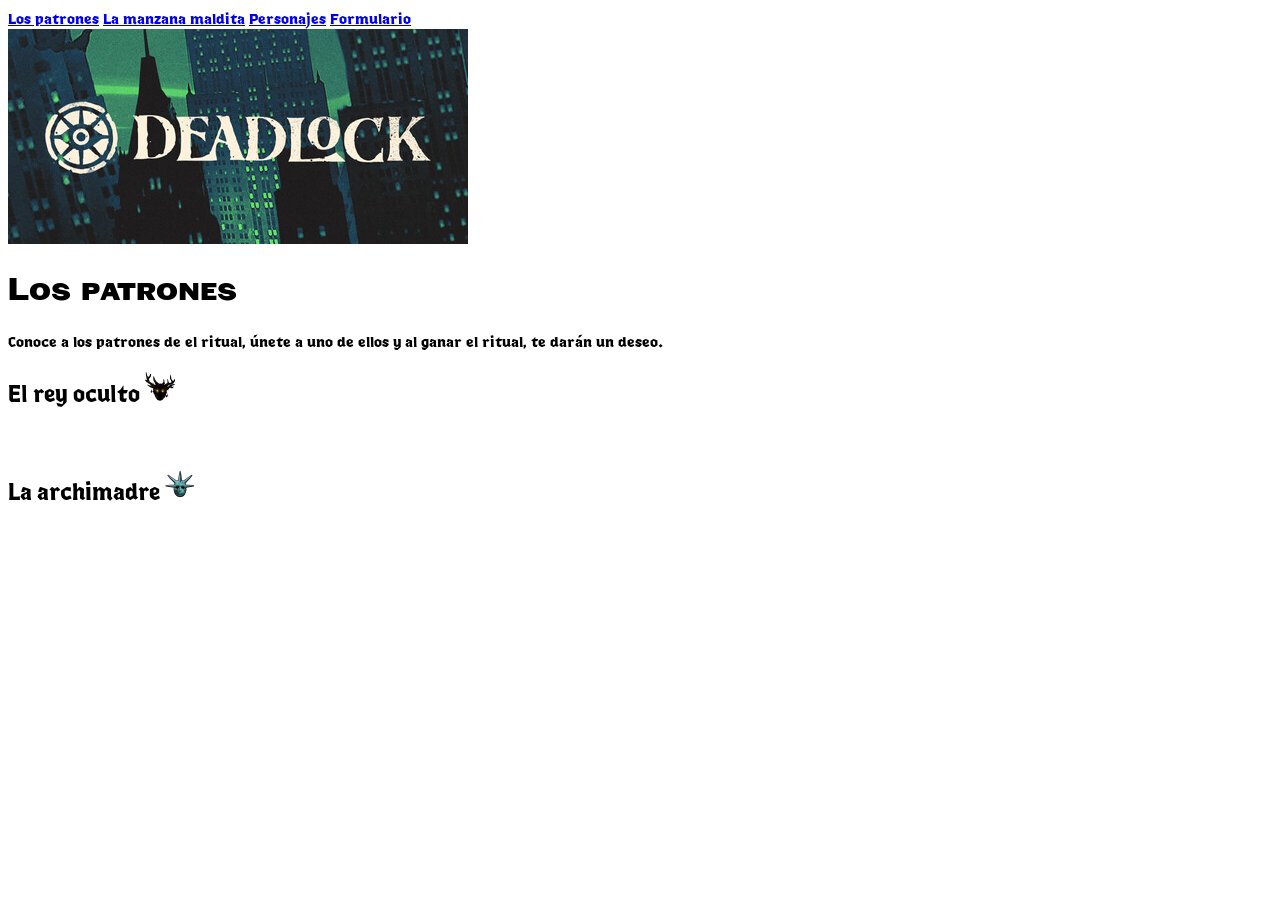
==== index.html @ 4e13878a "Primer commit" ====
<!DOCTYPE html>
<html lang="en">
<head>
    <meta charset="UTF-8">
    <meta name="viewport" content="width=device-width, initial-scale=1.0">
    <link rel="stylesheet" href="style.css">

    <title>Deadlock</title>
</head>
<body>

    <header>

        <nav id="top">
            <a href="#">Los patrones</a>
            <a href="#">La manzana maldita</a>
            <a href="#">Personajes</a>
            <a href="#">Formulario</a>
        </nav>

        <div id="titulo">
            <img src="fotos/Deadlock.jpg">
        </div>

    </header>

    <main>

        <h1>Los patrones</h1>
        
        <p>Conoce a los patrones de el ritual, únete a uno de ellos y al ganar el ritual, te darán un deseo.</p>

        <h2>El rey oculto <img src="fotos/120px-Hidden_King.png" width="30px"></h2>

        <img>

        <h2>La archimadre <img src="fotos/120px-Archmother.png" width="30px"> </h2>

        <img>
        
        
    </main>

</body>
</html>
---- style.css ----
@font-face {
  font-family: 'DeadlockTitle';
  src: url('fonts/ValvePulp-Bold.woff2') format('woff2');
  font-weight: normal;
  font-style: bold;
  font-display: swap;
}

@font-face {
  font-family: 'DeadlockBody';
  src: url('fonts/ValveOccult-SemiBold.woff2') format('woff2');
  font-weight: normal;
  font-style: bold;
  font-display: swap;
}

body {
    font-family: 'DeadlockBody';
}

h1 {
    font-family: 'DeadlockTitle';
}
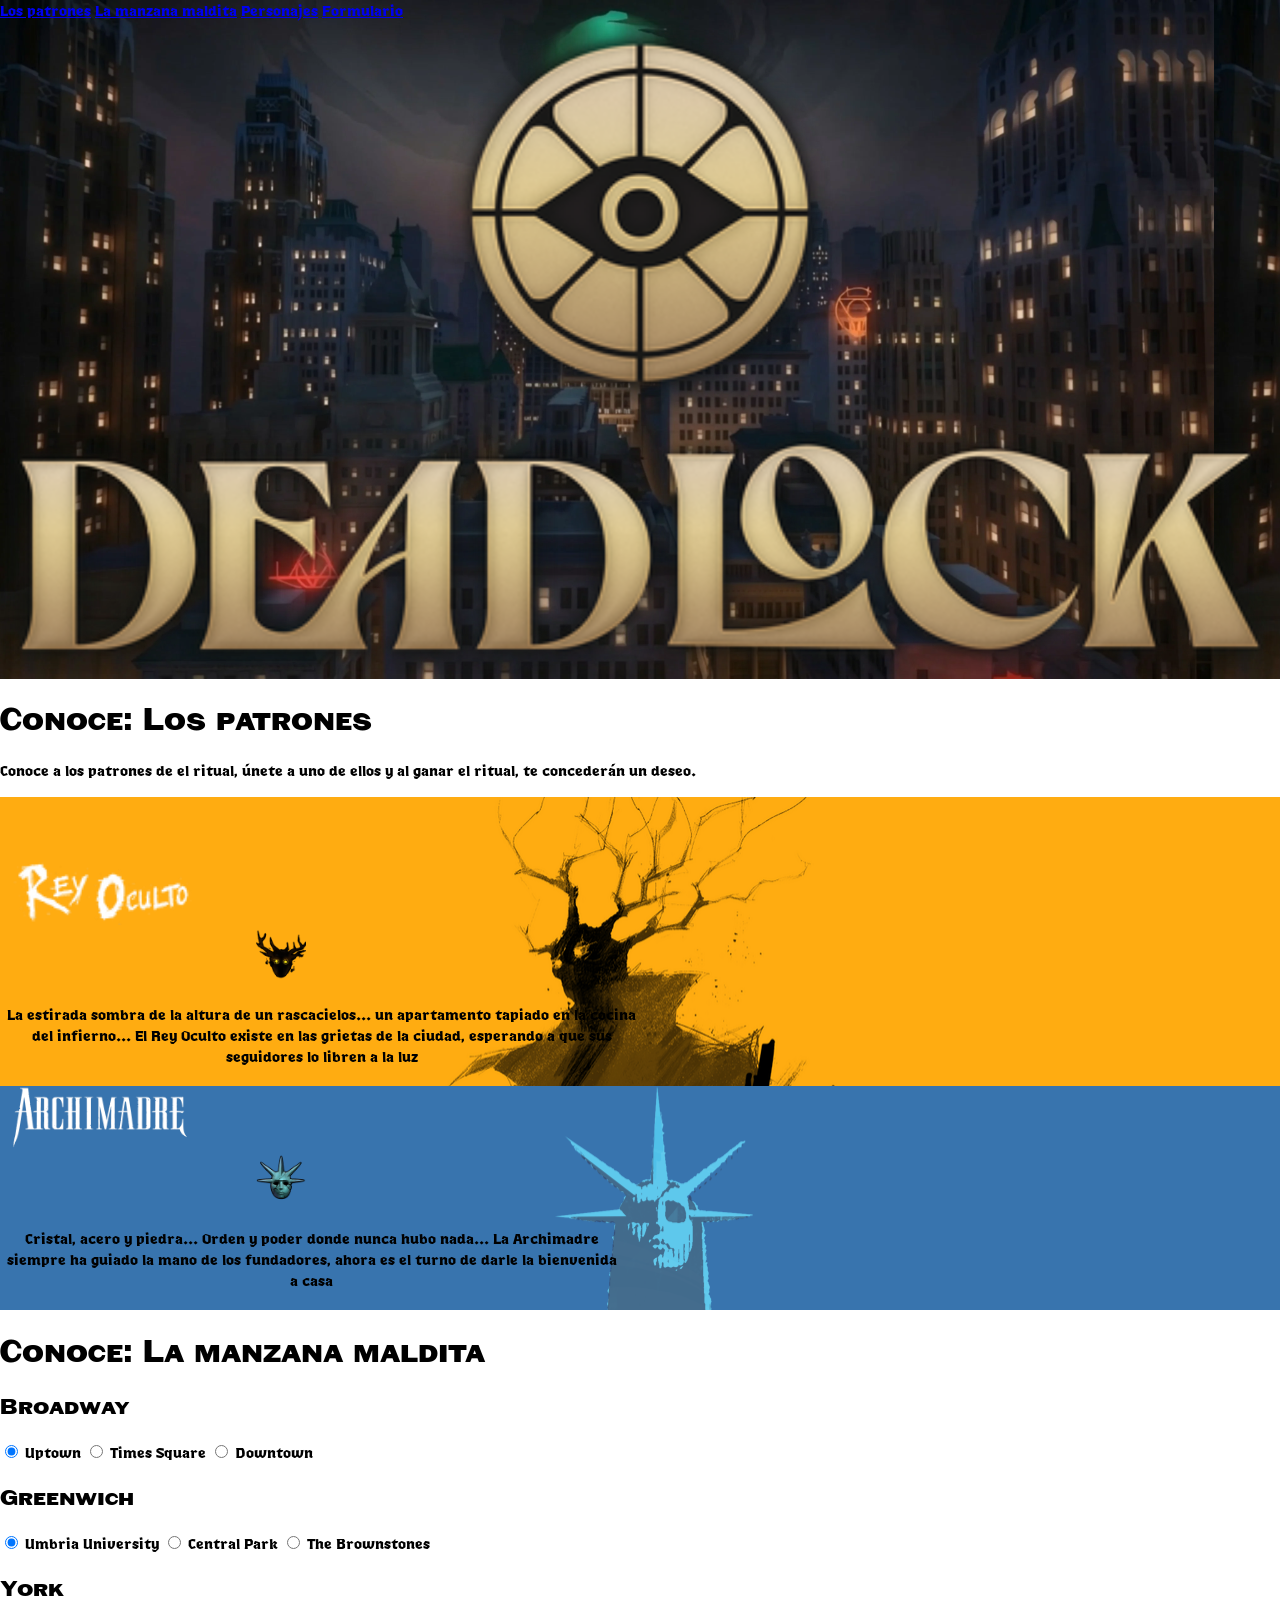
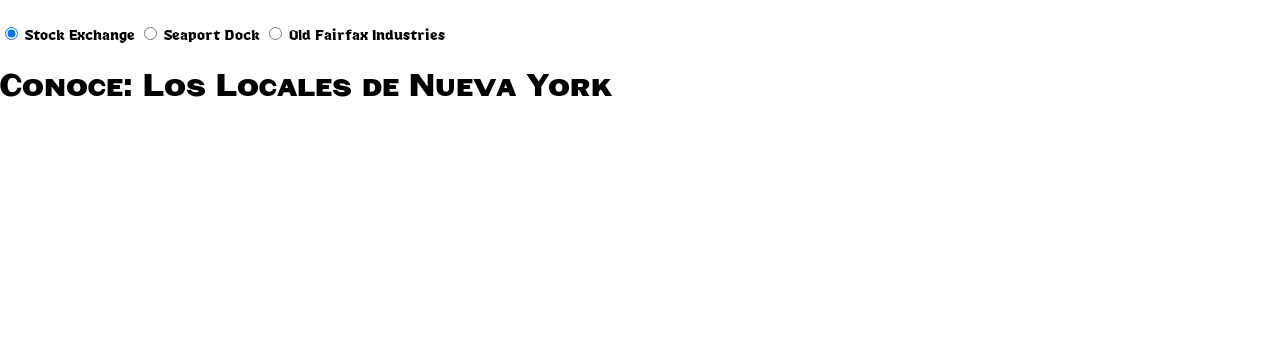
==== commit 5d15bb7d: "Se ha hecho unas pocas de cosas" ====
--- a/index.html
+++ b/index.html
@@ -3,6 +3,7 @@
 <head>
     <meta charset="UTF-8">
     <meta name="viewport" content="width=device-width, initial-scale=1.0">
+    <link rel="icon" type="image/x-icon" href="fotos/favicon.png">
     <link rel="stylesheet" href="style.css">
 
     <title>Deadlock</title>
@@ -19,25 +20,112 @@
         </nav>
 
         <div id="titulo">
-            <img src="fotos/Deadlock.jpg">
+            <img src="fotos/deadlockTitle2.png" width="100%">
         </div>
 
     </header>
 
     <main>
 
-        <h1>Los patrones</h1>
-        
-        <p>Conoce a los patrones de el ritual, únete a uno de ellos y al ganar el ritual, te darán un deseo.</p>
+        <div class="Partones">
+            
+            
+                <h1>Conoce: Los patrones</h1>
+                
+                <p>Conoce a los patrones de el ritual, únete a uno de ellos y al ganar el ritual, te concederán un deseo.</p>
 
-        <h2>El rey oculto <img src="fotos/120px-Hidden_King.png" width="30px"></h2>
+            <div class="rey">
+                <img src="fotos/120px-Hidden_King_spanish.png" width="200px">
+                <br>
+                <a href="fotos/Hidden_King_model.png"><img src="fotos/120px-Hidden_King.png" width="50px"></a>
+                <table>
+                    <tr>
+                        <td class="parrafo">
+                            <p>La estirada sombra de la altura de un rascacielos... un apartamento tapiado en la cocina del infierno... El Rey Oculto existe en las grietas de la ciudad, esperando a que sus seguidores lo libren a la luz</p>
+                        </td>
+                    </tr>
+                    
+                </table>
+            </div>
+            <div class="archmother">
+                <img src="fotos/1920px-Archmother_spanish.png" width="200px">
+                <br>
+                <a href="fotos/Archmother_model.png"><img src="fotos/120px-Archmother.png" width="50px"></a>
+                <table>
+                    <tr>
+                        <td class="parrafo">
+                            <p>Cristal, acero y piedra... Orden y poder donde nunca hubo nada... La Archimadre siempre ha guiado la mano de los fundadores, ahora es el turno de darle la bienvenida a casa</p>
+                        </td>
+                    </tr>
+                    
+                </table>
+            </div>
+        </div>
+                
 
-        <img>
+        <div class="Mapa">
 
-        <h2>La archimadre <img src="fotos/120px-Archmother.png" width="30px"> </h2>
+            <h1>Conoce: La manzana maldita</h1>
 
-        <img>
-        
+            <div class="lane" id="broadway">
+
+                <h2>Broadway</h2>
+
+                <input type="radio" value="Uptown" name="broadway" id="Uptown" checked="true">
+                <label for="Uptown">Uptown</label>
+
+                <input type="radio" value="TimesSquare" name="broadway" id="TimesSquare">
+                <label for="TimesSquare">Times Square</label>
+
+                <input type="radio" value="Downtown" name="broadway" id="Downtown">
+                <label for="Downtown">Downtown</label>
+
+            </div>
+
+            <div class="lane" id="greenwich">
+
+                <h2>Greenwich</h2>
+
+                <input type="radio" value="Umbria" name="greenwich" id="Umbria" checked="true">
+                <label for="Umbria">Umbria University</label>
+
+                <input type="radio" value="Central" name="greenwich" id="Central">
+                <label for="Central">Central Park</label>
+
+                <input type="radio" value="Brown" name="greenwich" id="Brown">
+                <label for="Brown">The Brownstones</label>
+
+            </div>
+
+            <div class="lane" id="york">
+
+                <h2>York</h2>
+
+                <input type="radio" value="Stock" name="york" id="Stock" checked="true">
+                <label for="Stock">Stock Exchange</label>
+
+                <input type="radio" value="Seaport" name="york" id="Seaport">
+                <label for="Seaport">Seaport Dock</label>
+
+                <input type="radio" value="Fairfax" name="york" id="Fairfax">
+                <label for="Fairfax">Old Fairfax Industries</label>
+
+            </div>
+
+        </div>
+
+        <div class="Personajes">
+
+            <h1>Conoce: Los Locales de Nueva York</h1>
+
+            <a><img></a><p></p>
+            <a><img></a><p></p>
+            <a><img></a><p></p>
+            <a><img></a><p></p>
+            <a><img></a><p></p>
+            <a><img></a><p></p>
+
+        </div>
         
     </main>
 
--- a/style.css
+++ b/style.css
@@ -16,8 +16,53 @@
 
 body {
     font-family: 'DeadlockBody';
+    margin: 0;
 }
 
-h1 {
+header {
+  background-image: url(fotos/themalestrom2.png);
+  background-size: contain;
+}
+
+div.rey{
+  background-image: url(fotos/1280px-Hidden_king_art.png);
+  background-size: auto;
+  background-position: 30% 0%;
+  color: white;
+}
+
+div.rey>img{
+  margin-top: 5%;
+}
+
+div>a img {
+  margin-left: 20%;
+}
+
+div.rey table tr{
+  vertical-align: top;
+}
+
+div.rey table tr>td{
+  text-align: left;
+}
+
+td.parrafo {
+  padding-right: 50%;
+  color: black;
+}
+
+td.parrafo p{
+  text-align: center;
+}
+
+div.archmother{
+  background-image: url(fotos/Archmother_art.png);
+  background-size: auto;
+  background-position: 40% 6%;
+  color: white;
+}
+
+h1, h2, h3 {
     font-family: 'DeadlockTitle';
-}+}
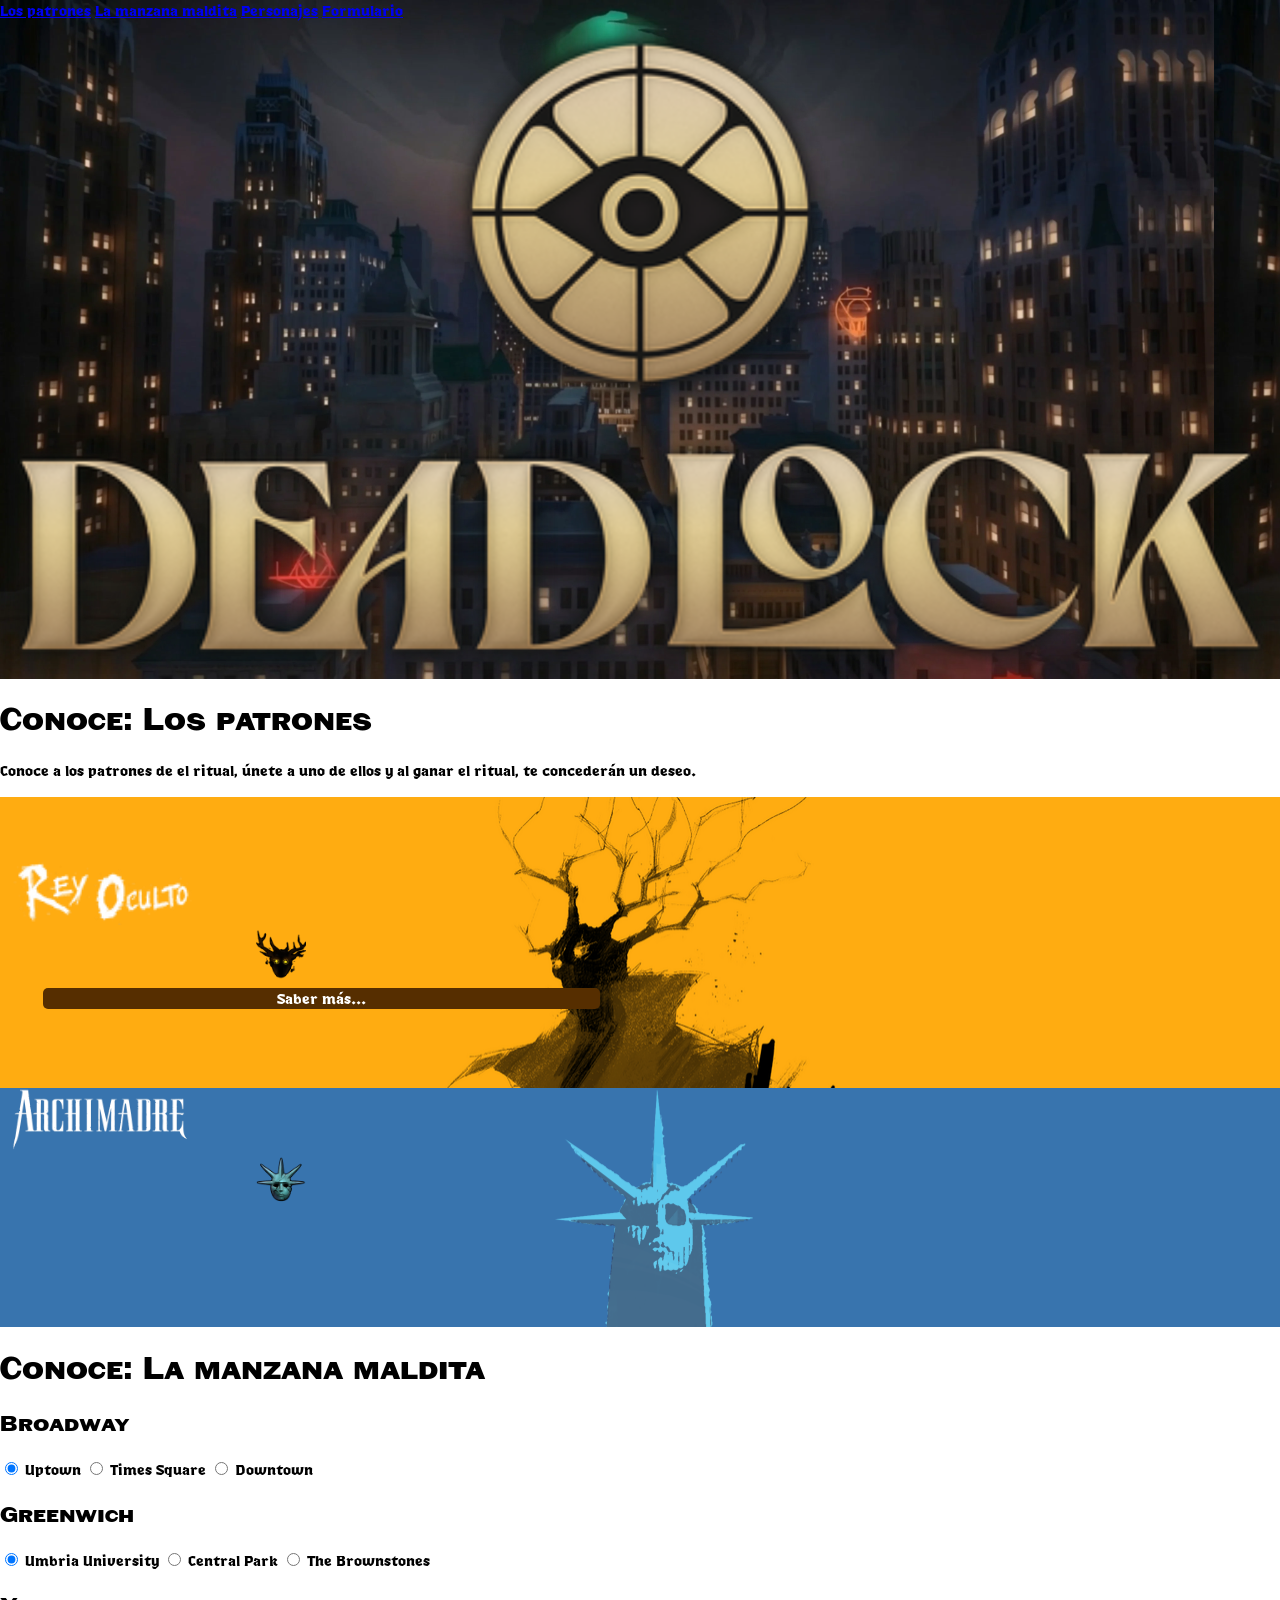
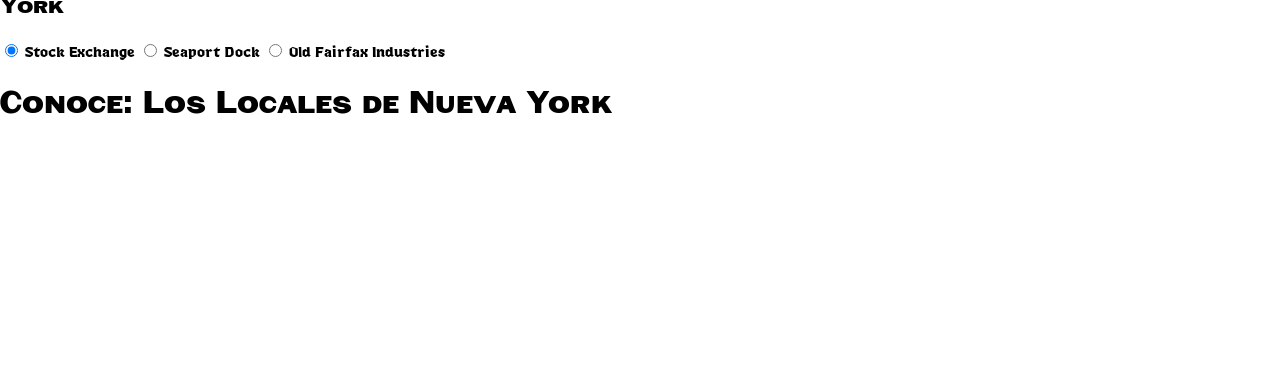
==== commit 631cf71f: "menu de ver mas del rey oculto" ====
--- a/index.html
+++ b/index.html
@@ -41,6 +41,8 @@
                 <table>
                     <tr>
                         <td class="parrafo">
+                            <label for="btn-HiddenVerMas">Saber más...</label>
+                            <input type="checkbox" id="btn-HiddenVerMas" value="false">
                             <p>La estirada sombra de la altura de un rascacielos... un apartamento tapiado en la cocina del infierno... El Rey Oculto existe en las grietas de la ciudad, esperando a que sus seguidores lo libren a la luz</p>
                         </td>
                     </tr>
@@ -54,6 +56,7 @@
                 <table>
                     <tr>
                         <td class="parrafo">
+                            <p class="verMasPatrones">Ver más...</p>
                             <p>Cristal, acero y piedra... Orden y poder donde nunca hubo nada... La Archimadre siempre ha guiado la mano de los fundadores, ahora es el turno de darle la bienvenida a casa</p>
                         </td>
                     </tr>
--- a/style.css
+++ b/style.css
@@ -54,7 +54,41 @@
 
 td.parrafo p{
   text-align: center;
+  background-color: rgba(86, 46, 0, 0.5);
+  border-radius: 5px;
+  color: white;
+  margin-top: -3px;
 }
+
+/* Menu de ver mas */
+
+input#btn-HiddenVerMas {
+  display: none;
+}
+
+
+td.parrafo label {
+  cursor: pointer;
+  display: block;
+  text-align: center;
+  background-color: rgb(86, 46, 0);
+  border-radius: 5px;
+  color: white;
+  margin: 0px 40px;
+}
+
+
+td.parrafo p {
+  visibility: hidden;
+  opacity: 0;
+  transition: opacity 0.3s ease; /* Transición suave opcional */
+}
+
+input#btn-HiddenVerMas:checked ~ p {
+  visibility: visible;
+  opacity: 1;
+}
+
 
 div.archmother{
   background-image: url(fotos/Archmother_art.png);
@@ -66,3 +100,4 @@
 h1, h2, h3 {
     font-family: 'DeadlockTitle';
 }
+
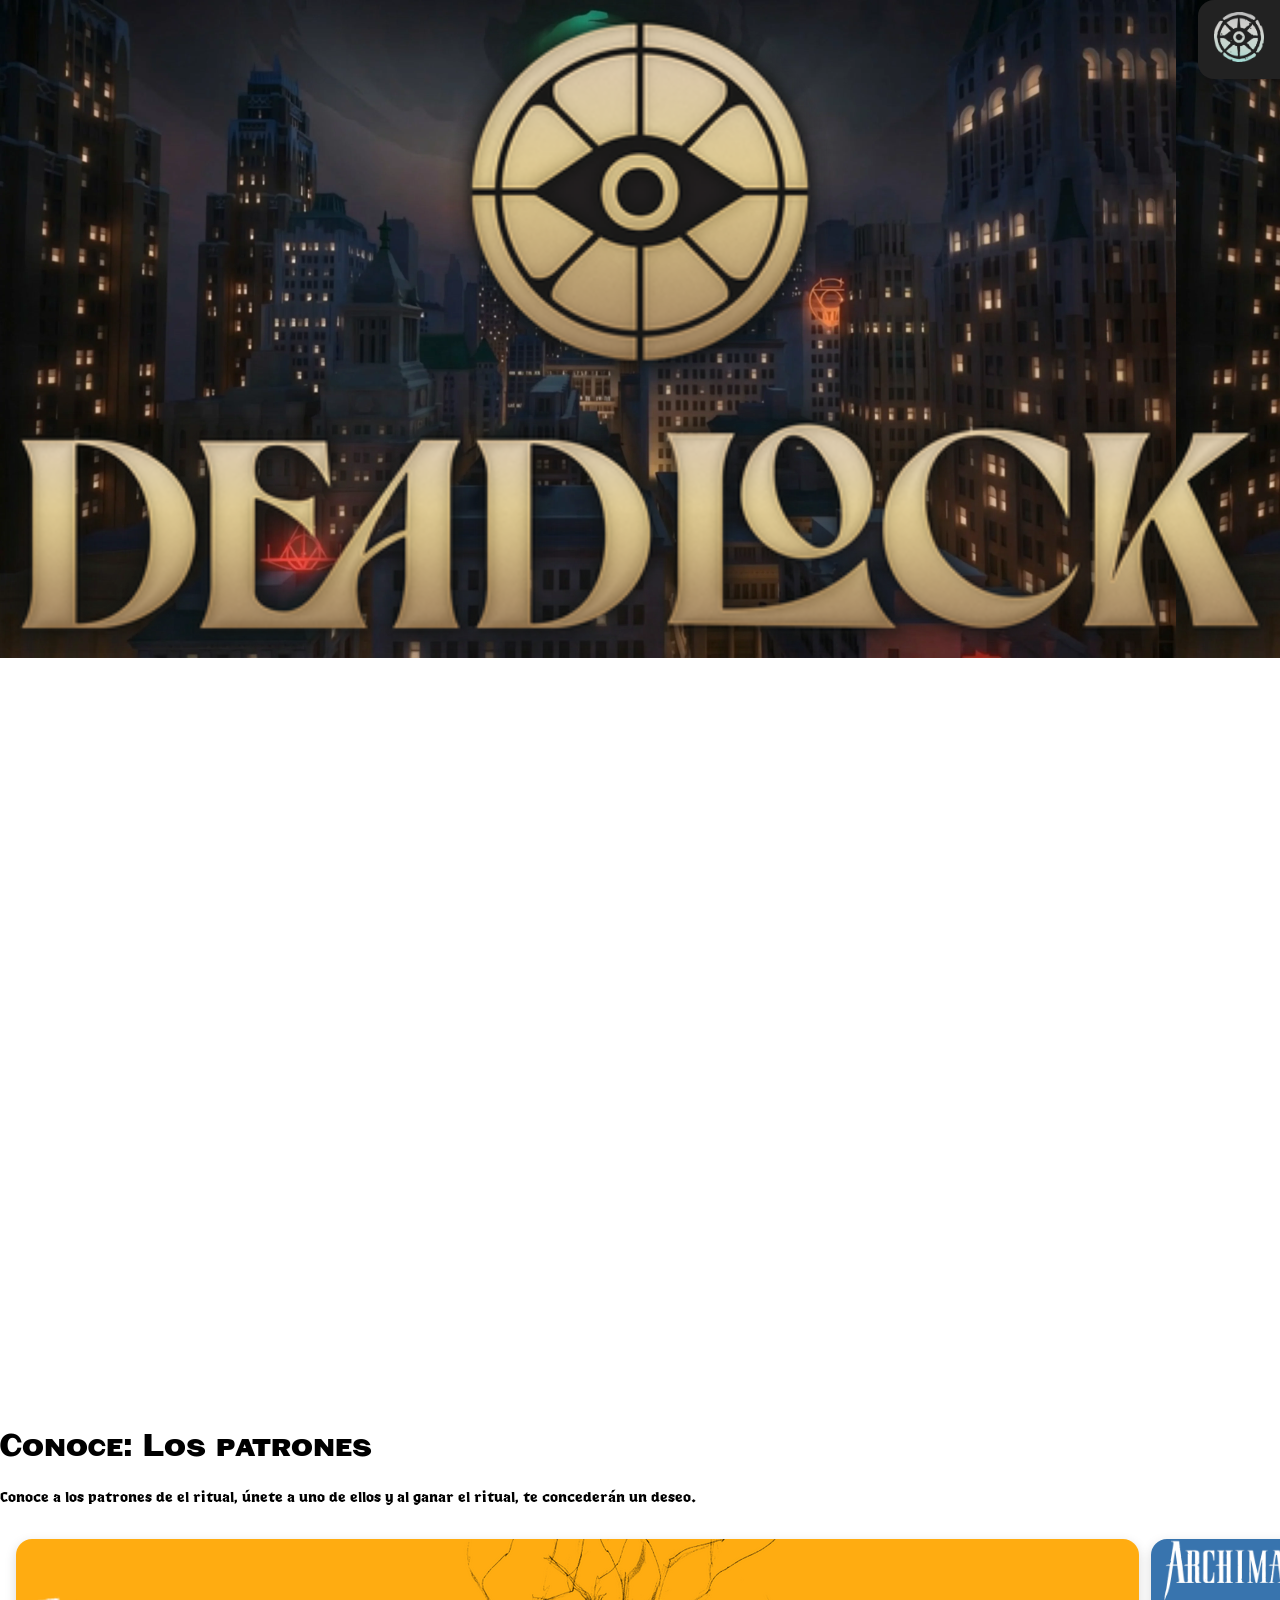
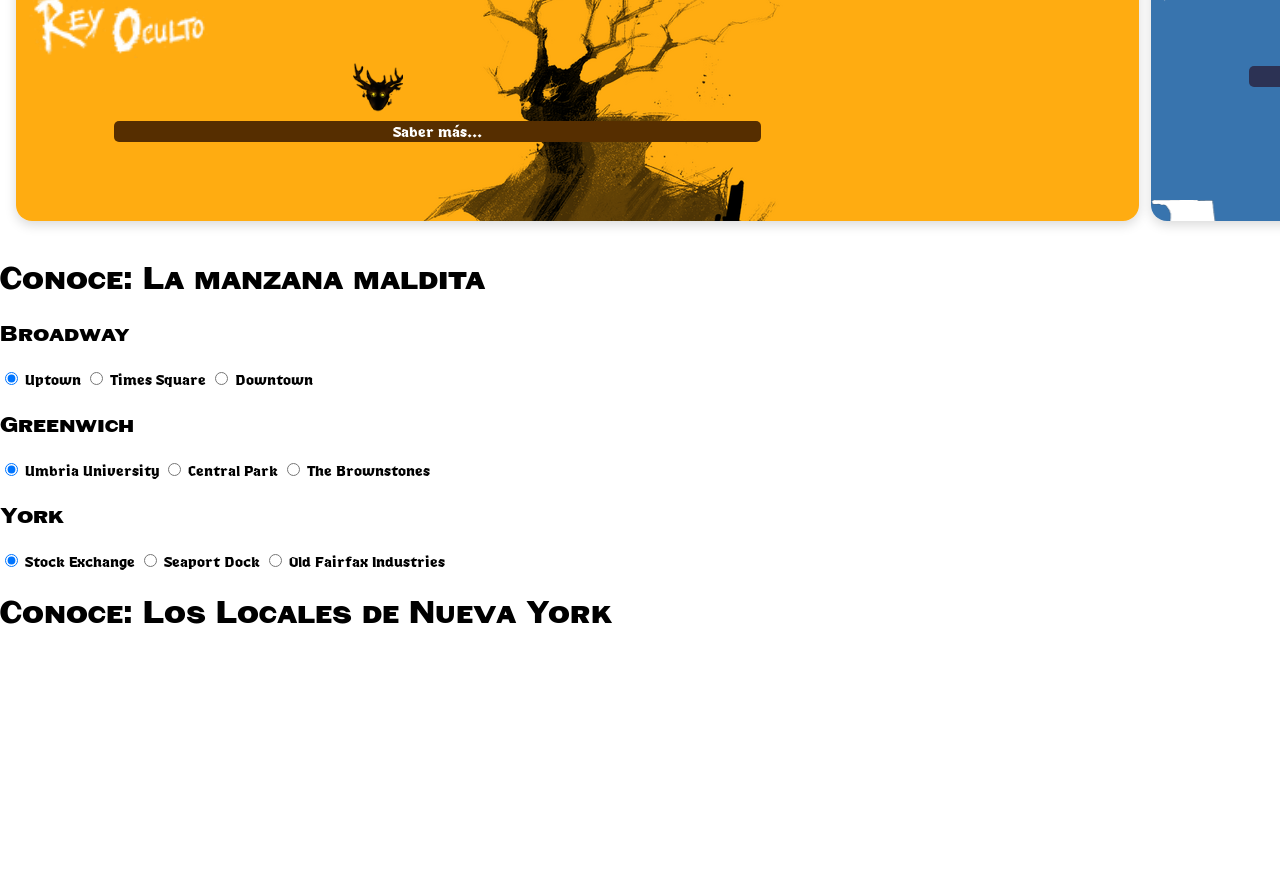
==== commit b752387e: "Se hicieron las tarjetas de los patrones y el menu de navegacion" ====
--- a/index.html
+++ b/index.html
@@ -12,12 +12,19 @@
 
     <header>
 
-        <nav id="top">
-            <a href="#">Los patrones</a>
-            <a href="#">La manzana maldita</a>
-            <a href="#">Personajes</a>
-            <a href="#">Formulario</a>
-        </nav>
+        <div class="flotante">
+            <nav id="top">
+                <label for="btn-nav" id="btn-nav-imagen"><img src="fotos/favicon.png" alt="Navegación" width="50px"></label>
+                <input type="checkbox" id="btn-nav" value="false">
+                <label for="btn-nav" class="overlay"></label>
+                <ul class="lista-nav">
+                    <li><a href="#Patrones">Los patrones</a></li>
+                    <li><a href="#Manzana">La manzana maldita</a></li>
+                    <li><a href="#Personajes">Personajes</a></li>
+                    <li><a href="#">Formulario</a></li>
+                </ul>
+            </nav>
+        </div>
 
         <div id="titulo">
             <img src="fotos/deadlockTitle2.png" width="100%">
@@ -30,45 +37,48 @@
         <div class="Partones">
             
             
-                <h1>Conoce: Los patrones</h1>
+                <h1 id="Patrones">Conoce: Los patrones</h1>
                 
                 <p>Conoce a los patrones de el ritual, únete a uno de ellos y al ganar el ritual, te concederán un deseo.</p>
 
-            <div class="rey">
-                <img src="fotos/120px-Hidden_King_spanish.png" width="200px">
-                <br>
-                <a href="fotos/Hidden_King_model.png"><img src="fotos/120px-Hidden_King.png" width="50px"></a>
-                <table>
-                    <tr>
-                        <td class="parrafo">
-                            <label for="btn-HiddenVerMas">Saber más...</label>
-                            <input type="checkbox" id="btn-HiddenVerMas" value="false">
-                            <p>La estirada sombra de la altura de un rascacielos... un apartamento tapiado en la cocina del infierno... El Rey Oculto existe en las grietas de la ciudad, esperando a que sus seguidores lo libren a la luz</p>
-                        </td>
-                    </tr>
-                    
-                </table>
-            </div>
-            <div class="archmother">
-                <img src="fotos/1920px-Archmother_spanish.png" width="200px">
-                <br>
-                <a href="fotos/Archmother_model.png"><img src="fotos/120px-Archmother.png" width="50px"></a>
-                <table>
-                    <tr>
-                        <td class="parrafo">
-                            <p class="verMasPatrones">Ver más...</p>
-                            <p>Cristal, acero y piedra... Orden y poder donde nunca hubo nada... La Archimadre siempre ha guiado la mano de los fundadores, ahora es el turno de darle la bienvenida a casa</p>
-                        </td>
-                    </tr>
-                    
-                </table>
+            <div class="slider">
+                <div class="tarjetaPatron rey">
+                    <img src="fotos/120px-Hidden_King_spanish.png" width="200px">
+                    <br>
+                    <a href="fotos/Hidden_King_model.png"><img src="fotos/120px-Hidden_King.png" width="50px"></a>
+                    <table>
+                        <tr>
+                            <td class="parrafo">
+                                <label for="btn-HiddenVerMas">Saber más...</label>
+                                <input type="checkbox" id="btn-HiddenVerMas" value="false">
+                                <p>La estirada sombra de la altura de un rascacielos... un apartamento tapiado en la cocina del infierno... El Rey Oculto existe en las grietas de la ciudad, esperando a que sus seguidores lo libren a la luz</p>
+                            </td>
+                        </tr>
+                
+                    </table>
+                </div>
+                <div class="tarjetaPatron archmother">
+                    <img src="fotos/1920px-Archmother_spanish.png" width="200px">
+                    <br>
+                    <a href="fotos/Archmother_model.png"><img src="fotos/120px-Archmother.png" width="50px"></a>
+                    <table>
+                        <tr>
+                            <td class="parrafo">
+                                <label for="btn-ArchVerMas" id="labelArch">Saber más...</label>
+                                <input type="checkbox" id="btn-ArchVerMas" value="false">
+                                <p id="parrafoArch">Cristal, acero y piedra... Orden y poder donde nunca hubo nada... La Archimadre siempre ha guiado la mano de los fundadores, ahora es el turno de darle la bienvenida a casa</p>
+                            </td>
+                        </tr>
+                
+                    </table>
+                </div>
             </div>
         </div>
                 
 
         <div class="Mapa">
 
-            <h1>Conoce: La manzana maldita</h1>
+            <h1 id="Manzana">Conoce: La manzana maldita</h1>
 
             <div class="lane" id="broadway">
 
@@ -119,7 +129,7 @@
 
         <div class="Personajes">
 
-            <h1>Conoce: Los Locales de Nueva York</h1>
+            <h1 id="Personajes">Conoce: Los Locales de Nueva York</h1>
 
             <a><img></a><p></p>
             <a><img></a><p></p>
--- a/style.css
+++ b/style.css
@@ -22,7 +22,97 @@
 header {
   background-image: url(fotos/themalestrom2.png);
   background-size: contain;
-}
+  margin-bottom: 60%;
+}
+
+.flotante {
+  position: fixed;          /* es el contenedor el que se queda pegado */
+  top: 0px;
+  right: 0px;
+  z-index: 20;
+  background: #222;
+  border-radius: 16px 0px 0px 16px;
+  box-shadow: 0 4px 12px rgba(0, 0, 0, 0.2);
+  overflow: hidden;         /* recorta el menú mientras está cerrado */
+  transition: width 0.3s ease;
+}
+
+#btn-nav {
+  display: none;
+}
+
+#btn-nav-imagen {
+  display: block;
+  padding: 12px 16px;
+  cursor: pointer;
+}
+
+.lista-nav {
+  display: none;
+  flex-direction: column;
+  max-height: 0;            /* cerrado */
+  overflow: hidden;
+  transition: max-height 0.3s;
+  margin-left: 3px;
+  margin-left: 0px;
+  list-style-position: inside;
+}
+
+.lista-nav li {
+  margin-bottom: 3dvh;
+  min-height: 32px;
+  padding: 6px 15px 6px 20px;       /* el hueco de la izquierda es para la imagen */
+  display: flex;
+  align-items: center;              /* texto centrado en vertical */
+  background: url("fotos/14px-Souls.png") no-repeat 12px center;
+  text-align: left;
+}
+
+.lista-nav a {
+  padding: 12px 16px;
+  color: #60f8b3;
+  font-family: 'DeadlockTitle';
+  font-size: 24px;
+  text-decoration: none;
+}
+
+#btn-nav:checked ~ .lista-nav {
+  max-height: 100%;        /* abierto */
+  display: flex;
+}
+
+.flotante:has(#btn-nav:checked) {
+  top: 0px;
+  right: 0px;
+  bottom: 0px;
+  height: 100dvh;
+  border-radius: 16px 0px 0px 16px;
+}
+
+
+
+/* Sistema de tarjetas y cards */
+.slider {
+  display: flex;
+  gap: 12px;
+  overflow-x: auto;
+  scroll-snap-type: x mandatory;
+  padding: 16px;
+  scroll-padding-left: 16px;      /* para que el snap respete el padding */
+  scrollbar-width: none;
+}
+.slider::-webkit-scrollbar {
+  display: none;
+}
+
+.tarjetaPatron {
+  flex: 0 0 90%;                  /* ocupa el 85%, el resto deja asomar la siguiente */
+  scroll-snap-align: start;
+  min-height: 200px;
+  border-radius: 16px;
+  box-shadow: 0 4px 12px rgba(0, 0, 0, 0.15);
+}
+
 
 div.rey{
   background-image: url(fotos/1280px-Hidden_king_art.png);
@@ -36,7 +126,7 @@
 }
 
 div>a img {
-  margin-left: 20%;
+  margin-left: 30%;
 }
 
 div.rey table tr{
@@ -48,13 +138,22 @@
 }
 
 td.parrafo {
-  padding-right: 50%;
+  padding-right: 30%;
+  padding-left: 5%;
   color: black;
 }
 
 td.parrafo p{
   text-align: center;
   background-color: rgba(86, 46, 0, 0.5);
+  border-radius: 5px;
+  color: white;
+  margin-top: -3px;
+}
+
+td.parrafo p#parrafoArch{
+  text-align: center;
+  background-color: rgba(0, 20, 86, 0.5);
   border-radius: 5px;
   color: white;
   margin-top: -3px;
@@ -89,6 +188,26 @@
   opacity: 1;
 }
 
+input#btn-ArchVerMas {
+  display: none;
+}
+
+
+td.parrafo label#labelArch {
+  cursor: pointer;
+  display: block;
+  text-align: center;
+  background-color: rgb(44, 50, 84);
+  border-radius: 5px;
+  color: white;
+  margin: 0px 40px;
+}
+
+input#btn-ArchVerMas:checked ~ p {
+  visibility: visible;
+  opacity: 1;
+}
+
 
 div.archmother{
   background-image: url(fotos/Archmother_art.png);
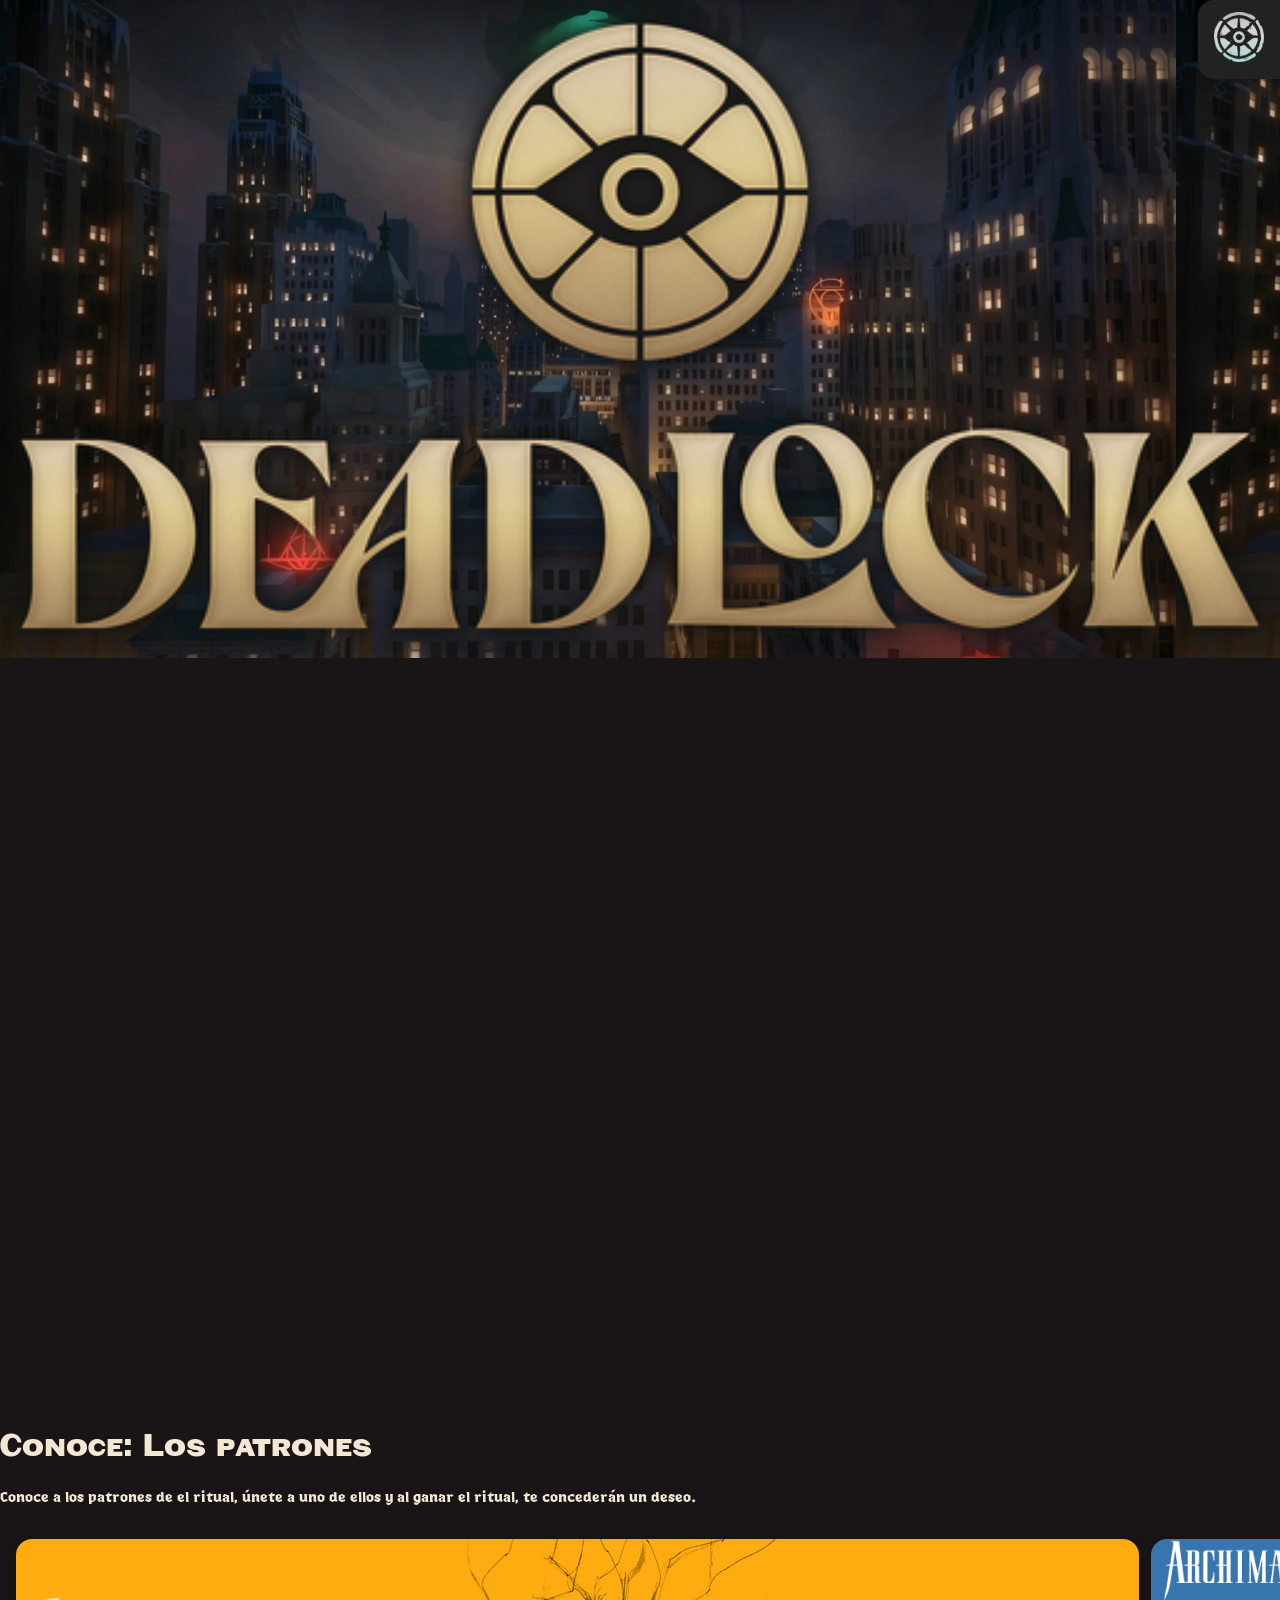
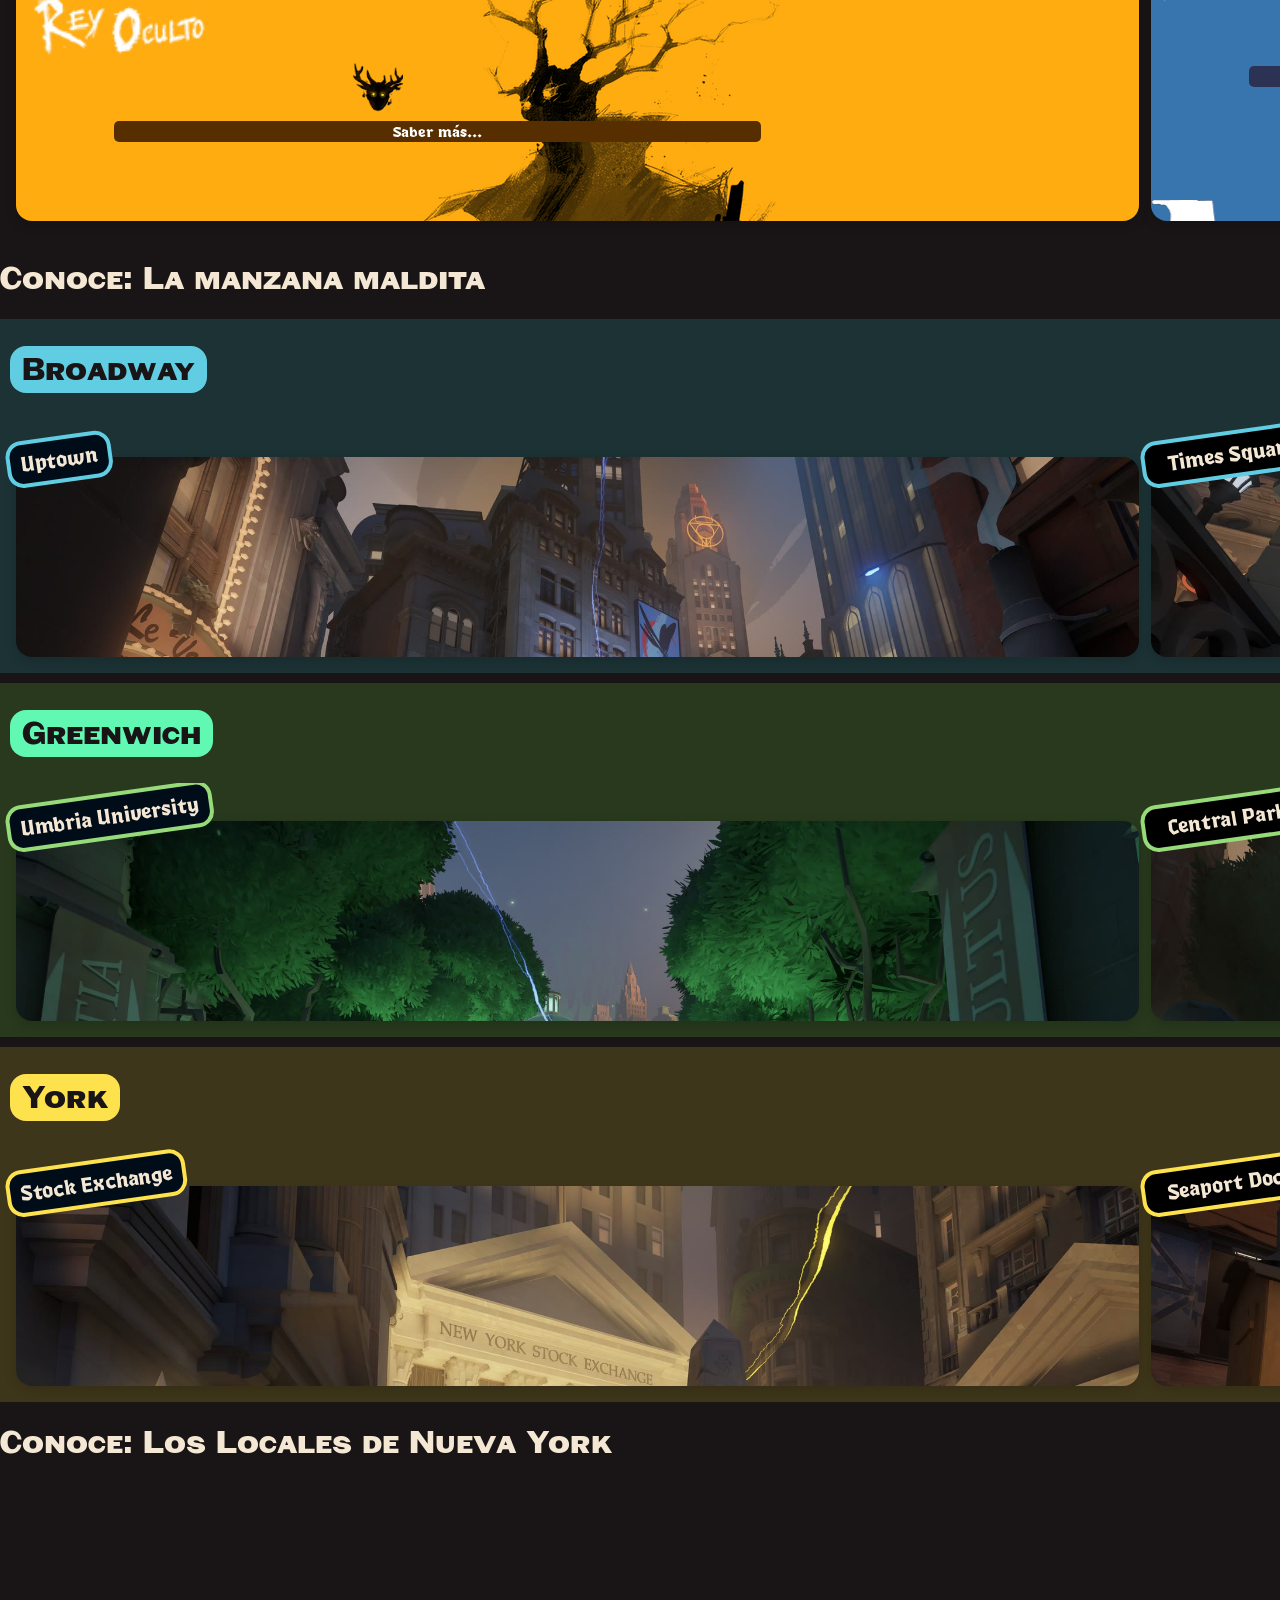
==== commit d279d793: "Se han hecho los carretes del mapa, ajustado el fondo y la fuente" ====
--- a/index.html
+++ b/index.html
@@ -27,7 +27,7 @@
         </div>
 
         <div id="titulo">
-            <img src="fotos/deadlockTitle2.png" width="100%">
+            <img src="fotos/general/deadlockTitle2.png" width="100%">
         </div>
 
     </header>
@@ -43,9 +43,9 @@
 
             <div class="slider">
                 <div class="tarjetaPatron rey">
-                    <img src="fotos/120px-Hidden_King_spanish.png" width="200px">
+                    <img src="fotos/patrones/120px-Hidden_King_spanish.png" width="200px">
                     <br>
-                    <a href="fotos/Hidden_King_model.png"><img src="fotos/120px-Hidden_King.png" width="50px"></a>
+                    <a href="fotos/patrones/Hidden_King_model.png"><img src="fotos/patrones/120px-Hidden_King.png" width="50px"></a>
                     <table>
                         <tr>
                             <td class="parrafo">
@@ -58,9 +58,9 @@
                     </table>
                 </div>
                 <div class="tarjetaPatron archmother">
-                    <img src="fotos/1920px-Archmother_spanish.png" width="200px">
+                    <img src="fotos/patrones/1920px-Archmother_spanish.png" width="200px">
                     <br>
-                    <a href="fotos/Archmother_model.png"><img src="fotos/120px-Archmother.png" width="50px"></a>
+                    <a href="fotos/patrones/Archmother_model.png"><img src="fotos/patrones/120px-Archmother.png" width="50px"></a>
                     <table>
                         <tr>
                             <td class="parrafo">
@@ -84,14 +84,30 @@
 
                 <h2>Broadway</h2>
 
-                <input type="radio" value="Uptown" name="broadway" id="Uptown" checked="true">
-                <label for="Uptown">Uptown</label>
+                <div class="carreteLinea">
 
-                <input type="radio" value="TimesSquare" name="broadway" id="TimesSquare">
-                <label for="TimesSquare">Times Square</label>
+                    <div class="Uptown tarjetaBroadway">
+                        <div class="TituloUptown">
+                            <p>Uptown</p>
+                        </div>
+                        <a href="fotos/mapa/broadway/uptown_01.jpg"></a>
+                    </div>
 
-                <input type="radio" value="Downtown" name="broadway" id="Downtown">
-                <label for="Downtown">Downtown</label>
+                    <div class="TimesSquare tarjetaBroadway">
+                        <div class="TituloTimesSquare">
+                            <p>Times Square</p>
+                        </div>
+                        <a href="fotos/mapa/broadway/times_square_05.jpg"></a>
+                    </div>
+
+                    <div class="Downtown tarjetaBroadway">
+                        <div class="TituloDowntown">
+                            <p>Downtown</p>
+                        </div>
+                        <a href="fotos/mapa/broadway/broadway_01.jpg"></a>
+                    </div>
+
+                </div>
 
             </div>
 
@@ -99,14 +115,30 @@
 
                 <h2>Greenwich</h2>
 
-                <input type="radio" value="Umbria" name="greenwich" id="Umbria" checked="true">
-                <label for="Umbria">Umbria University</label>
+                <div class="carreteLinea">
 
-                <input type="radio" value="Central" name="greenwich" id="Central">
-                <label for="Central">Central Park</label>
+                    <div class="Umbria tarjetaGreenwich">
+                        <div class="TituloUmbria">
+                            <p>Umbria University</p>
+                        </div>
+                        <a href="fotos/mapa/greenwich/campus_01.jpg"></a>
+                    </div>
 
-                <input type="radio" value="Brown" name="greenwich" id="Brown">
-                <label for="Brown">The Brownstones</label>
+                    <div class="CentralPark tarjetaGreenwich">
+                        <div class="TituloCentralPark">
+                            <p>Central Park</p>
+                        </div>
+                        <a href="fotos/mapa/greenwich/central_park_02.jpg"></a>
+                    </div>
+
+                    <div class="Brownstones tarjetaGreenwich">
+                        <div class="TituloBrownstones">
+                            <p>Brownstones</p>
+                        </div>
+                        <a href="fotos/mapa/greenwich/brownstones.jpg"></a>
+                    </div>
+
+                </div>
 
             </div>
 
@@ -114,14 +146,30 @@
 
                 <h2>York</h2>
 
-                <input type="radio" value="Stock" name="york" id="Stock" checked="true">
-                <label for="Stock">Stock Exchange</label>
+                <div class="carreteLinea">
 
-                <input type="radio" value="Seaport" name="york" id="Seaport">
-                <label for="Seaport">Seaport Dock</label>
+                    <div class="Stock tarjetaYork">
+                        <div class="TituloStock">
+                            <p>Stock Exchange</p>
+                        </div>
+                        <a href="fotos/mapa/york/stock_exchange_03.jpg"></a>
+                    </div>
 
-                <input type="radio" value="Fairfax" name="york" id="Fairfax">
-                <label for="Fairfax">Old Fairfax Industries</label>
+                    <div class="Seaport tarjetaYork">
+                        <div class="TituloSeaport">
+                            <p>Seaport Dock</p>
+                        </div>
+                        <a href="fotos/mapa/york/seaport_01.jpg"></a>
+                    </div>
+
+                    <div class="Fairfax tarjetaYork">
+                        <div class="TituloFairfax">
+                            <p>Old Fairfax Industries</p>
+                        </div>
+                        <a href="fotos/mapa/york/factory_03.jpg"></a>
+                    </div>
+
+                </div>
 
             </div>
 
--- a/style.css
+++ b/style.css
@@ -17,10 +17,12 @@
 body {
     font-family: 'DeadlockBody';
     margin: 0;
+    background-color: #191516;
+    color: #F4E7D3;
 }
 
 header {
-  background-image: url(fotos/themalestrom2.png);
+  background-image: url(fotos/general/themalestrom2.png);
   background-size: contain;
   margin-bottom: 60%;
 }
@@ -64,7 +66,7 @@
   padding: 6px 15px 6px 20px;       /* el hueco de la izquierda es para la imagen */
   display: flex;
   align-items: center;              /* texto centrado en vertical */
-  background: url("fotos/14px-Souls.png") no-repeat 12px center;
+  background: url("fotos/general/14px-Souls.png") no-repeat 12px center;
   text-align: left;
 }
 
@@ -74,6 +76,10 @@
   font-family: 'DeadlockTitle';
   font-size: 24px;
   text-decoration: none;
+}
+
+.Patrones {
+  background-color: #DA5A29;
 }
 
 #btn-nav:checked ~ .lista-nav {
@@ -115,7 +121,7 @@
 
 
 div.rey{
-  background-image: url(fotos/1280px-Hidden_king_art.png);
+  background-image: url(fotos/patrones/1280px-Hidden_king_art.png);
   background-size: auto;
   background-position: 30% 0%;
   color: white;
@@ -210,7 +216,7 @@
 
 
 div.archmother{
-  background-image: url(fotos/Archmother_art.png);
+  background-image: url(fotos/patrones/Archmother_art.png);
   background-size: auto;
   background-position: 40% 6%;
   color: white;
@@ -220,3 +226,333 @@
     font-family: 'DeadlockTitle';
 }
 
+
+div#broadway h2{
+  display: inline-block;
+  padding: 4px 12px;
+  color: #191516;
+  background-color: #60CDE3;
+  border-radius: 16px;
+  font-size: xx-large;
+  margin-left: 10px;
+}
+
+div#broadway {
+  margin-top: 10px;
+  background-color: #1C3235;
+}
+
+div#greenwich h2{
+  display: inline-block;
+  padding: 4px 12px;
+  color: #191516;
+  background-color: #60f8b3;
+  border-radius: 16px;
+  font-size: xx-large;
+  margin-left: 10px;
+}
+
+div#greenwich {
+  margin-top: 10px;
+  background-color: #28391D;
+}
+
+div#york h2{
+  display: inline-block;
+  padding: 4px 12px;
+  color: #191516;
+  background-color: #FDE14D;
+  border-radius: 16px;
+  font-size: xx-large;
+  margin-left: 10px;
+}
+
+div#york{
+  margin-top: 10px;
+  background-color: #3E361A;
+}
+
+/* Carretes lineas mapas */
+.carreteLinea {
+  display: flex;
+  gap: 12px;
+  overflow-x: auto;
+  scroll-snap-type: x mandatory;
+  padding: 24px 16px 16px;   /* arriba 24px (para la etiqueta), resto como antes */
+  scroll-padding-left: 16px;
+  scrollbar-width: none;
+}
+.carreteLinea::-webkit-scrollbar {
+  display: none;
+}
+
+
+/* Carrete Broadway */
+
+.tarjetaBroadway {
+  position: relative;
+  flex: 0 0 90%;                  
+  scroll-snap-align: start;
+  min-height: 200px;
+  border-radius: 16px;
+  box-shadow: 0 4px 12px rgba(0, 0, 0, 0.15);
+  margin-top: 14px;
+}
+
+.Uptown {
+  background-image: url(fotos/mapa/broadway/uptown_01.jpg);
+  background-repeat: no-repeat;
+  background-size: cover;
+}
+
+.TituloUptown {
+  position: absolute;
+  top: -14px;
+  left: -6px;
+  padding: 0px 10px;
+  background: #000d18;
+  color: #F4E7D3;
+  font-family: 'DeadlockBody';
+  font-size: 22px;
+  transform: rotate(-8deg);
+  transform-origin: left bottom;
+  z-index: 2;
+  border-radius: 16px;
+  border: solid 4px #60CDE3;
+}
+
+.TituloUptown p {
+  margin: 5px auto;
+}
+
+.TimesSquare {
+  background-image: url(fotos/mapa/broadway/times_square_05.jpg);
+  background-repeat: no-repeat;
+  background-size: cover;
+}
+
+.TituloTimesSquare {
+  position: absolute;
+  top: -14px;
+  left: -6px;
+  padding: 0px 22px;
+  background: #000000;
+  color: #F4E7D3;
+  font-family: 'DeadlockBody';
+  font-size: 22px;
+  transform: rotate(-8deg);
+  transform-origin: left bottom;
+  z-index: 2;
+  border-radius: 16px;
+  border: solid 4px #60CDE3;
+}
+
+.TituloTimesSquare p {
+  margin: 5px auto;
+}
+
+.Downtown {
+  background-image: url(fotos/mapa/broadway/broadway_01.jpg);
+  background-repeat: no-repeat;
+  background-size: cover;
+}
+
+.TituloDowntown {
+  position: absolute;
+  top: -14px;
+  left: -6px;
+  padding: 0px 22px;
+  background: #000000;
+  color: #F4E7D3;
+  font-family: 'DeadlockBody';
+  font-size: 22px;
+  transform: rotate(-8deg);
+  transform-origin: left bottom;
+  z-index: 2;
+  border-radius: 16px;
+  border: solid 4px #60CDE3;
+}
+
+.TituloDowntown p {
+  margin: 5px auto;
+}
+
+/* Carrete Greenwich */
+
+.tarjetaGreenwich {
+  position: relative;
+  flex: 0 0 90%;                  
+  scroll-snap-align: start;
+  min-height: 200px;
+  border-radius: 16px;
+  box-shadow: 0 4px 12px rgba(0, 0, 0, 0.15);
+  margin-top: 14px;
+}
+
+.Umbria {
+  background-image: url(fotos/mapa/greenwich/campus_01.jpg);
+  background-repeat: no-repeat;
+  background-size: cover;
+}
+
+.TituloUmbria {
+  position: absolute;
+  top: -14px;
+  left: -6px;
+  padding: 0px 10px;
+  background: #000d18;
+  color: #F4E7D3;
+  font-family: 'DeadlockBody';
+  font-size: 22px;
+  transform: rotate(-8deg);
+  transform-origin: left bottom;
+  z-index: 2;
+  border-radius: 16px;
+  border: solid 4px #97DA79;
+}
+
+.TituloUmbria p {
+  margin: 5px auto;
+}
+
+.CentralPark {
+  background-image: url(fotos/mapa/greenwich/central_park_02.jpg);
+  background-repeat: no-repeat;
+  background-size: cover;
+}
+
+.TituloCentralPark {
+  position: absolute;
+  top: -14px;
+  left: -6px;
+  padding: 0px 22px;
+  background: #000000;
+  color: #F4E7D3;
+  font-family: 'DeadlockBody';
+  font-size: 22px;
+  transform: rotate(-8deg);
+  transform-origin: left bottom;
+  z-index: 2;
+  border-radius: 16px;
+  border: solid 4px #97DA79;
+}
+
+.TituloCentralPark p {
+  margin: 5px auto;
+}
+
+.Brownstones {
+  background-image: url(fotos/mapa/greenwich/brownstones.jpg);
+  background-repeat: no-repeat;
+  background-size: cover;
+}
+
+.TituloBrownstones {
+  position: absolute;
+  top: -14px;
+  left: -6px;
+  padding: 0px 22px;
+  background: #000000;
+  color: #F4E7D3;
+  font-family: 'DeadlockBody';
+  font-size: 22px;
+  transform: rotate(-8deg);
+  transform-origin: left bottom;
+  z-index: 2;
+  border-radius: 16px;
+  border: solid 4px #97DA79;
+}
+
+.TituloBrownstones p {
+  margin: 5px auto;
+}
+
+/* Carrete York */
+
+.tarjetaYork {
+  position: relative;
+  flex: 0 0 90%;                  
+  scroll-snap-align: start;
+  min-height: 200px;
+  border-radius: 16px;
+  box-shadow: 0 4px 12px rgba(0, 0, 0, 0.15);
+  margin-top: 14px;
+}
+
+.Stock {
+  background-image: url(fotos/mapa/york/stock_exchange_03.jpg);
+  background-repeat: no-repeat;
+  background-size: cover;
+}
+
+.TituloStock {
+  position: absolute;
+  top: -14px;
+  left: -6px;
+  padding: 0px 10px;
+  background: #000d18;
+  color: #F4E7D3;
+  font-family: 'DeadlockBody';
+  font-size: 22px;
+  transform: rotate(-8deg);
+  transform-origin: left bottom;
+  z-index: 2;
+  border-radius: 16px;
+  border: solid 4px #FDE14D;
+}
+
+.TituloStock p {
+  margin: 5px auto;
+}
+
+.Seaport {
+  background-image: url(fotos/mapa/york/seaport_01.jpg);
+  background-repeat: no-repeat;
+  background-size: cover;
+}
+
+.TituloSeaport {
+  position: absolute;
+  top: -14px;
+  left: -6px;
+  padding: 0px 22px;
+  background: #000000;
+  color: #F4E7D3;
+  font-family: 'DeadlockBody';
+  font-size: 22px;
+  transform: rotate(-8deg);
+  transform-origin: left bottom;
+  z-index: 2;
+  border-radius: 16px;
+  border: solid 4px #FDE14D;
+}
+
+.TituloSeaport p {
+  margin: 5px auto;
+}
+
+.Fairfax {
+  background-image: url(fotos/mapa/york/factory_03.jpg);
+  background-repeat: no-repeat;
+  background-size: cover;
+}
+
+.TituloFairfax {
+  position: absolute;
+  top: -14px;
+  left: -6px;
+  padding: 0px 22px;
+  background: #000000;
+  color: #F4E7D3;
+  font-family: 'DeadlockBody';
+  font-size: 22px;
+  transform: rotate(-8deg);
+  transform-origin: left bottom;
+  z-index: 2;
+  border-radius: 16px;
+  border: solid 4px #FDE14D;
+}
+
+.TituloFairfax p {
+  margin: 5px auto;
+}
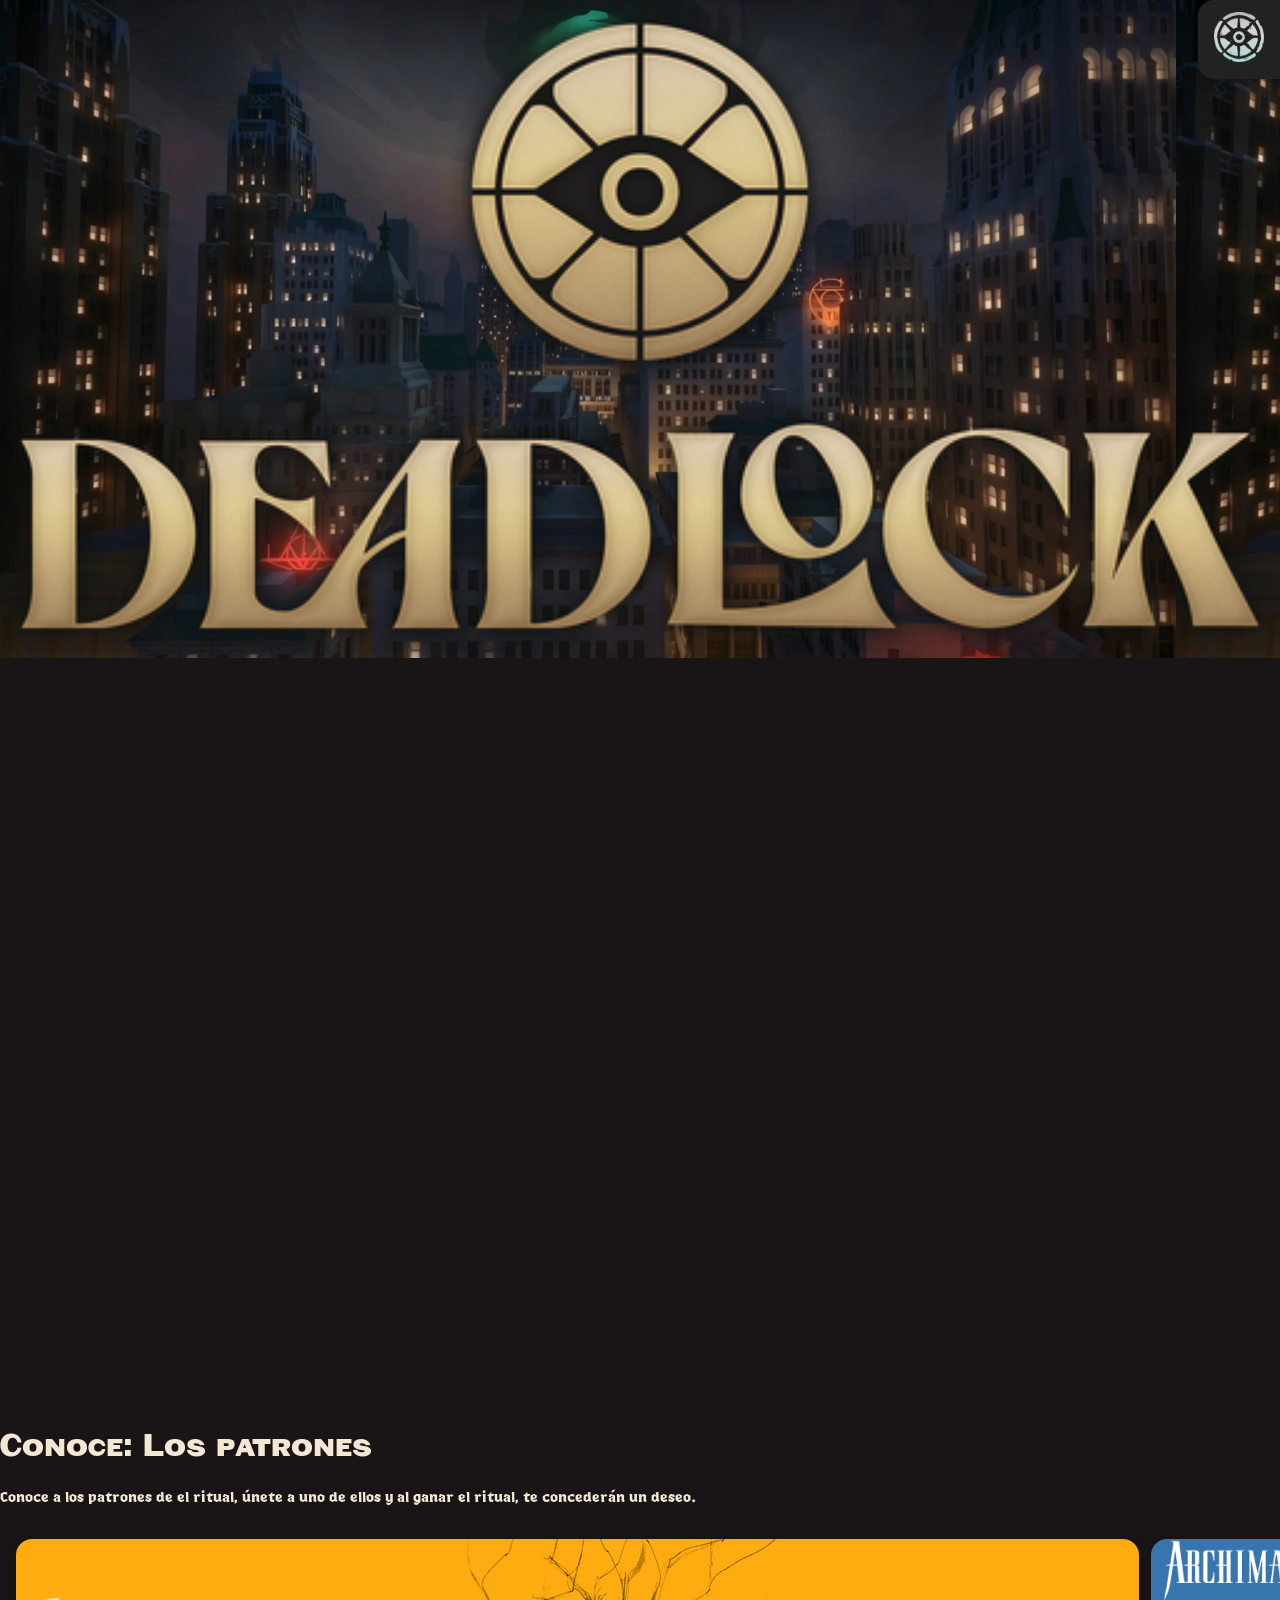
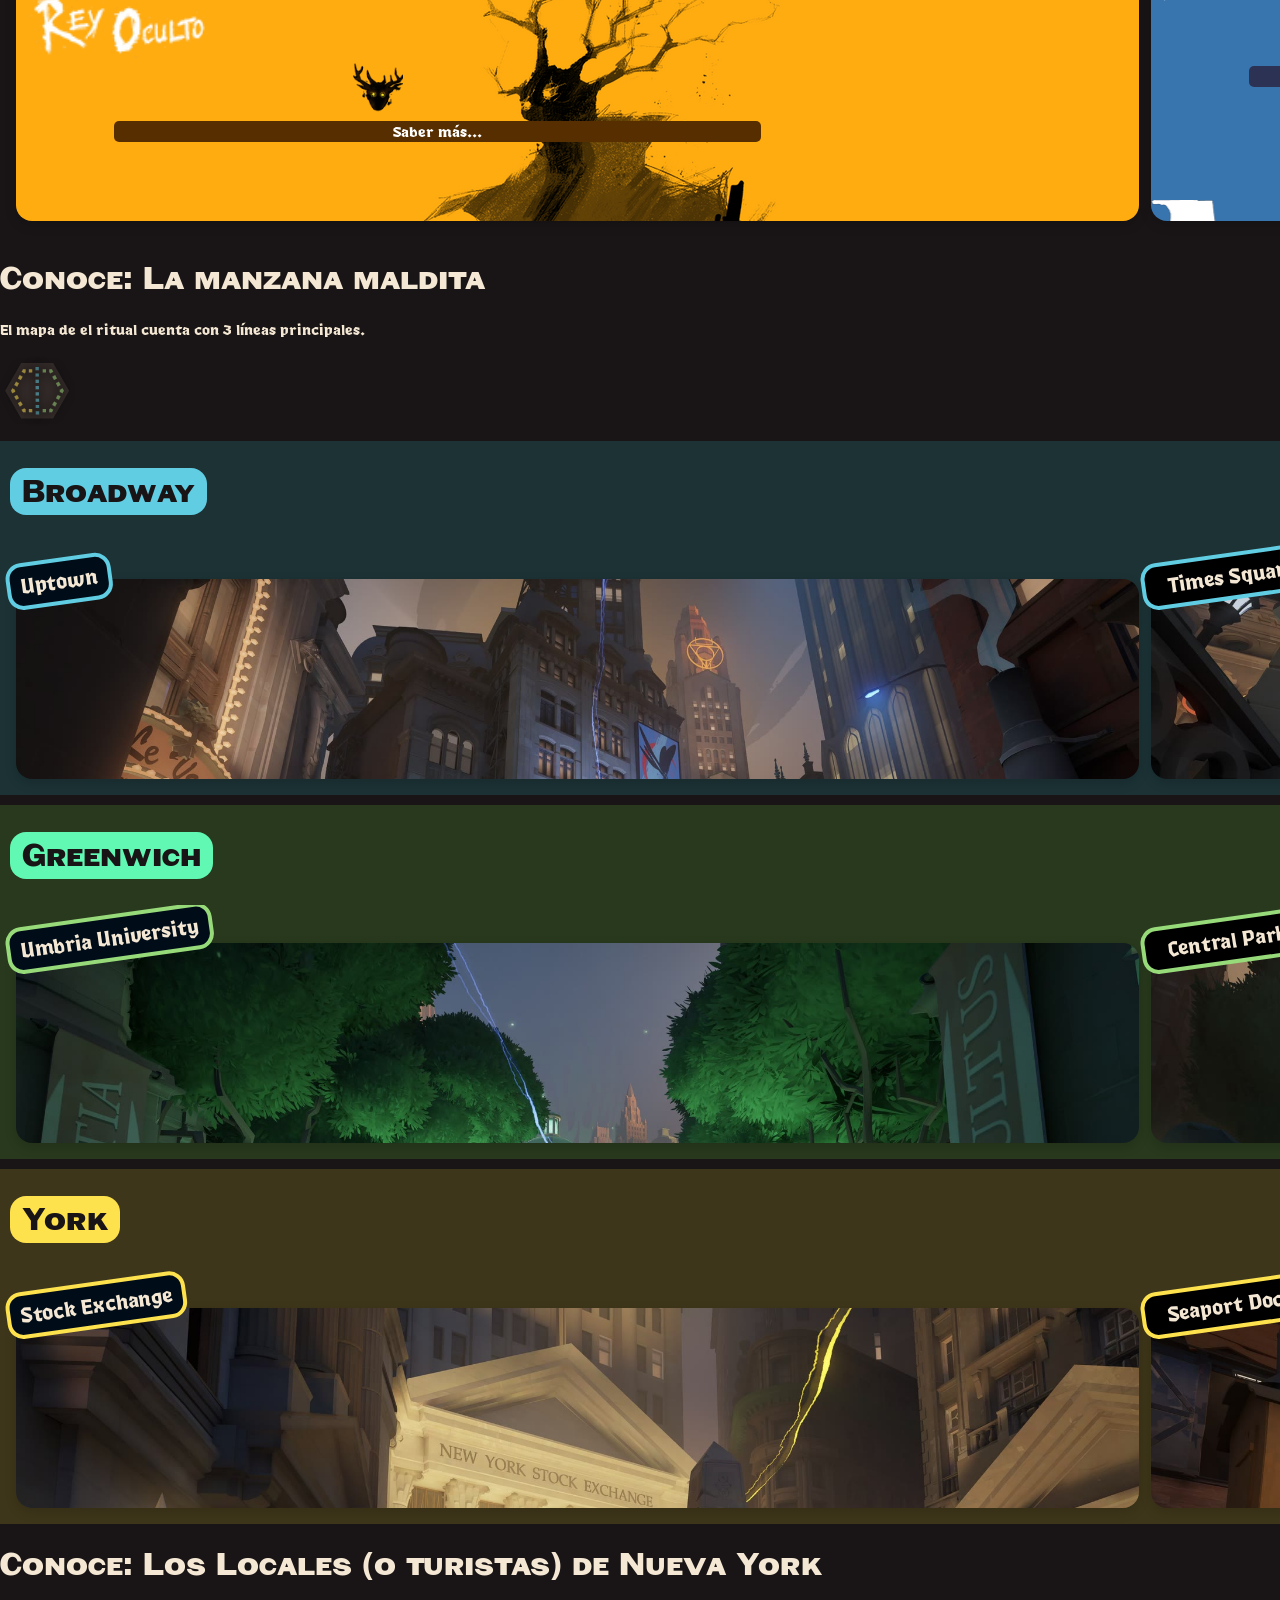
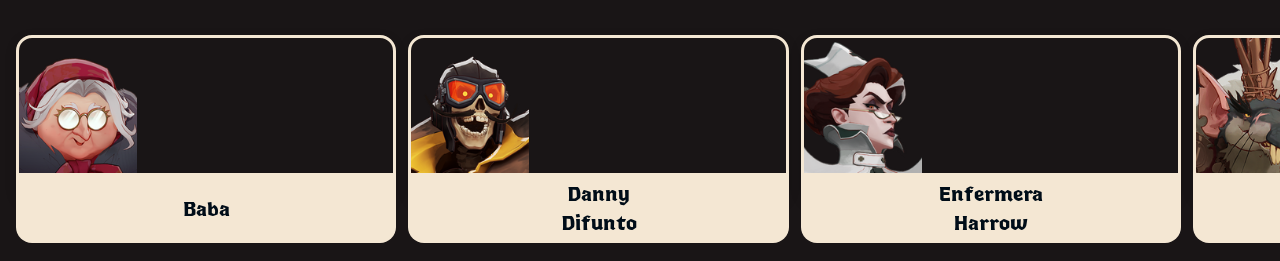
==== commit f36820b3: "Tarjetero de heroes" ====
--- a/index.html
+++ b/index.html
@@ -79,10 +79,11 @@
         <div class="Mapa">
 
             <h1 id="Manzana">Conoce: La manzana maldita</h1>
+            <p>El mapa de el ritual cuenta con 3 líneas principales.</p><img src="fotos/mapa/hex_map.svg" height="70px">
 
             <div class="lane" id="broadway">
 
-                <h2>Broadway</h2>
+                <h2>Broadway</h2> 
 
                 <div class="carreteLinea">
 
@@ -164,7 +165,7 @@
 
                     <div class="Fairfax tarjetaYork">
                         <div class="TituloFairfax">
-                            <p>Old Fairfax Industries</p>
+                            <p>Old Fairfax<br/>Industries</p>
                         </div>
                         <a href="fotos/mapa/york/factory_03.jpg"></a>
                     </div>
@@ -177,14 +178,60 @@
 
         <div class="Personajes">
 
-            <h1 id="Personajes">Conoce: Los Locales de Nueva York</h1>
-
-            <a><img></a><p></p>
-            <a><img></a><p></p>
-            <a><img></a><p></p>
-            <a><img></a><p></p>
-            <a><img></a><p></p>
-            <a><img></a><p></p>
+            <h1 id="Personajes">Conoce: Los Locales (o turistas) de Nueva York</h1>
+
+            
+            
+            
+            
+            
+            
+
+            <div class="carreteHeroes">
+
+                <div class="tarjetaHeroe Baba">
+                    <a href="heroes/baba.html"></a>
+                    <div id="tituloBaba">
+                        <p>Baba</p>
+                    </div>
+                </div>
+
+                <div class="tarjetaHeroe Danny">
+                    <a href="heroes/deadmanDanny.html"></a>
+                    <div id="tituloDanny">
+                        <p>Danny<br>Difunto</p>
+                    </div>
+                </div>
+
+                <div class="tarjetaHeroe Harrow">
+                    <a href="heroes/harrow.html"></a>
+                    <div id="tituloHarrow">
+                        <p>Enfermera<br>Harrow</p>
+                    </div>
+                </div>
+
+                <div class="tarjetaHeroe RatKing">
+                    <a href="heroes/ratKing.html"></a>
+                    <div id="tituloRatKing">
+                        <p>Rat King</p>
+                    </div>
+                </div>
+
+                <div class="tarjetaHeroe Salomon">
+                    <a href="heroes/salomon.html"></a>
+                    <div id="tituloSalomon">
+                        <p>Salomon</p>
+                    </div>
+                </div>
+
+                <div class="tarjetaHeroe Violet">
+                    <a href="heroes/violet.html"></a>
+                    <div id="tituloViolet">
+                        <p>Violet</p>
+                    </div>
+                </div>
+
+            </div>
 
         </div>
         
--- a/style.css
+++ b/style.css
@@ -227,6 +227,14 @@
 }
 
 
+.tarjetaBroadway > a,
+.tarjetaGreenwich > a,
+.tarjetaYork > a {
+  position: absolute;
+  inset: 0;                 /* top/right/bottom/left: 0 */
+  border-radius: 16px;
+}
+
 div#broadway h2{
   display: inline-block;
   padding: 4px 12px;
@@ -235,6 +243,11 @@
   border-radius: 16px;
   font-size: xx-large;
   margin-left: 10px;
+}
+div#Mapa>img {
+  vertical-align: middle;
+  margin-left: 10px;
+  padding-bottom: 12px;
 }
 
 div#broadway {
@@ -555,4 +568,203 @@
 
 .TituloFairfax p {
   margin: 5px auto;
+}
+
+/* Carrete de heroes */
+.carreteHeroes {
+  display: flex;
+  gap: 12px;
+  overflow-x: auto;
+  scroll-snap-type: x mandatory;
+  padding: 16px 16px 60px;
+  scroll-padding-left: 16px;
+  scrollbar-width: none;
+}
+.carreteHeroes::-webkit-scrollbar {
+  display: none;
+}
+
+.tarjetaHeroe {
+  position: relative;
+  flex: 0 0 30%;                  
+  scroll-snap-align: start;
+  min-height: 160px;
+  border-radius: 16px;
+  box-shadow: 0 4px 12px rgba(0, 0, 0, 0.15);
+  margin-top: 14px;
+  border: solid #F4E7D3;
+}
+
+.tarjetaHeroe a {
+  position: absolute;
+  inset: 0;              /* equivale a top/right/bottom/left: 0 */
+  border-radius: 16px; 
+}
+
+.Baba{
+  background-image: url(fotos/heroes/baba/150px-Baba_card.png);
+  background-repeat: no-repeat;
+  background-size: contain;
+}
+
+#tituloBaba {
+  position: absolute;
+  bottom: -45px;
+  left: -3px;
+  right: -3px;
+  background: #F4E7D3;
+  color: #000d18;
+  font-family: 'DeadlockBody';
+  font-size: 22px;
+  z-index: 2;
+  border-radius: 0px 0px 16px 16px;
+  text-align: center;
+  height: 70px;
+
+  display: flex;
+  justify-content: center;  /* centrado horizontal */
+  align-items: center; 
+}
+#tituloBaba p{
+  margin: 5px; 
+}
+
+.Danny{
+  background-image: url(fotos/heroes/danny/Deadman_Danny_card.png);
+  background-repeat: no-repeat;
+  background-size: contain;
+}
+
+#tituloDanny {
+  position: absolute;
+  bottom: -45px;
+  left: -3px;
+  right: -3px;
+  background: #F4E7D3;
+  color: #000d18;
+  font-family: 'DeadlockBody';
+  font-size: 22px;
+  z-index: 2;
+  border-radius: 0px 0px 16px 16px;
+  text-align: center;
+  height: 70px;
+
+  display: flex;
+  justify-content: center;  /* centrado horizontal */
+  align-items: center; 
+}
+#tituloDanny p{
+  margin: 5px;
+}
+
+.Harrow{
+  background-image: url(fotos/heroes/harrow/Nurse_Harrow_card.png);
+  background-repeat: no-repeat;
+  background-size: contain;
+}
+
+#tituloHarrow {
+  position: absolute;
+  bottom: -45px;
+  left: -3px;
+  right: -3px;
+  background: #F4E7D3;
+  color: #000d18;
+  font-family: 'DeadlockBody';
+  font-size: 22px;
+  z-index: 2;
+  border-radius: 0px 0px 16px 16px;
+  text-align: center;
+  height: 70px;
+
+  display: flex;
+  justify-content: center;  /* centrado horizontal */
+  align-items: center; 
+}
+#tituloHarrow p{
+  margin: 5px;
+}
+
+.RatKing{
+  background-image: url(fotos/heroes/reyRata/150px-Rat_King_card.png);
+  background-repeat: no-repeat;
+  background-size: contain;
+}
+
+#tituloRatKing {
+  position: absolute;
+  bottom: -45px;
+  left: -3px;
+  right: -3px;
+  background: #F4E7D3;
+  color: #000d18;
+  font-family: 'DeadlockBody';
+  font-size: 22px;
+  z-index: 2;
+  border-radius: 0px 0px 16px 16px;
+  text-align: center;
+  height: 70px;
+
+  display: flex;
+  justify-content: center;  /* centrado horizontal */
+  align-items: center; 
+}
+#tituloRatKing p{
+  margin: 5px;
+}
+
+.Salomon{
+  background-image: url(fotos/heroes/salomon/150px-Solomon_card.png);
+  background-repeat: no-repeat;
+  background-size: contain;
+}
+
+#tituloSalomon {
+  position: absolute;
+  bottom: -45px;
+  left: -3px;
+  right: -3px;
+  background: #F4E7D3;
+  color: #000d18;
+  font-family: 'DeadlockBody';
+  font-size: 22px;
+  z-index: 2;
+  border-radius: 0px 0px 16px 16px;
+  text-align: center;
+  height: 70px;
+
+  display: flex;
+  justify-content: center;  /* centrado horizontal */
+  align-items: center; 
+}
+#tituloSalomon p{
+  margin: 5px;
+}
+
+.Violet{
+  background-image: url(fotos/heroes/violet/Violet_card.png);
+  background-repeat: no-repeat;
+  background-size: contain;
+}
+
+#tituloViolet {
+  position: absolute;
+  bottom: -45px;
+  left: -3px;
+  right: -3px;
+  background: #F4E7D3;
+  color: #000d18;
+  font-family: 'DeadlockBody';
+  font-size: 22px;
+  z-index: 2;
+  border-radius: 0px 0px 16px 16px;
+  text-align: center;
+  height: 70px;
+
+  display: flex;
+  justify-content: center;  /* centrado horizontal */
+  align-items: center; 
+}
+#tituloViolet p{
+  margin: 5px;
 }
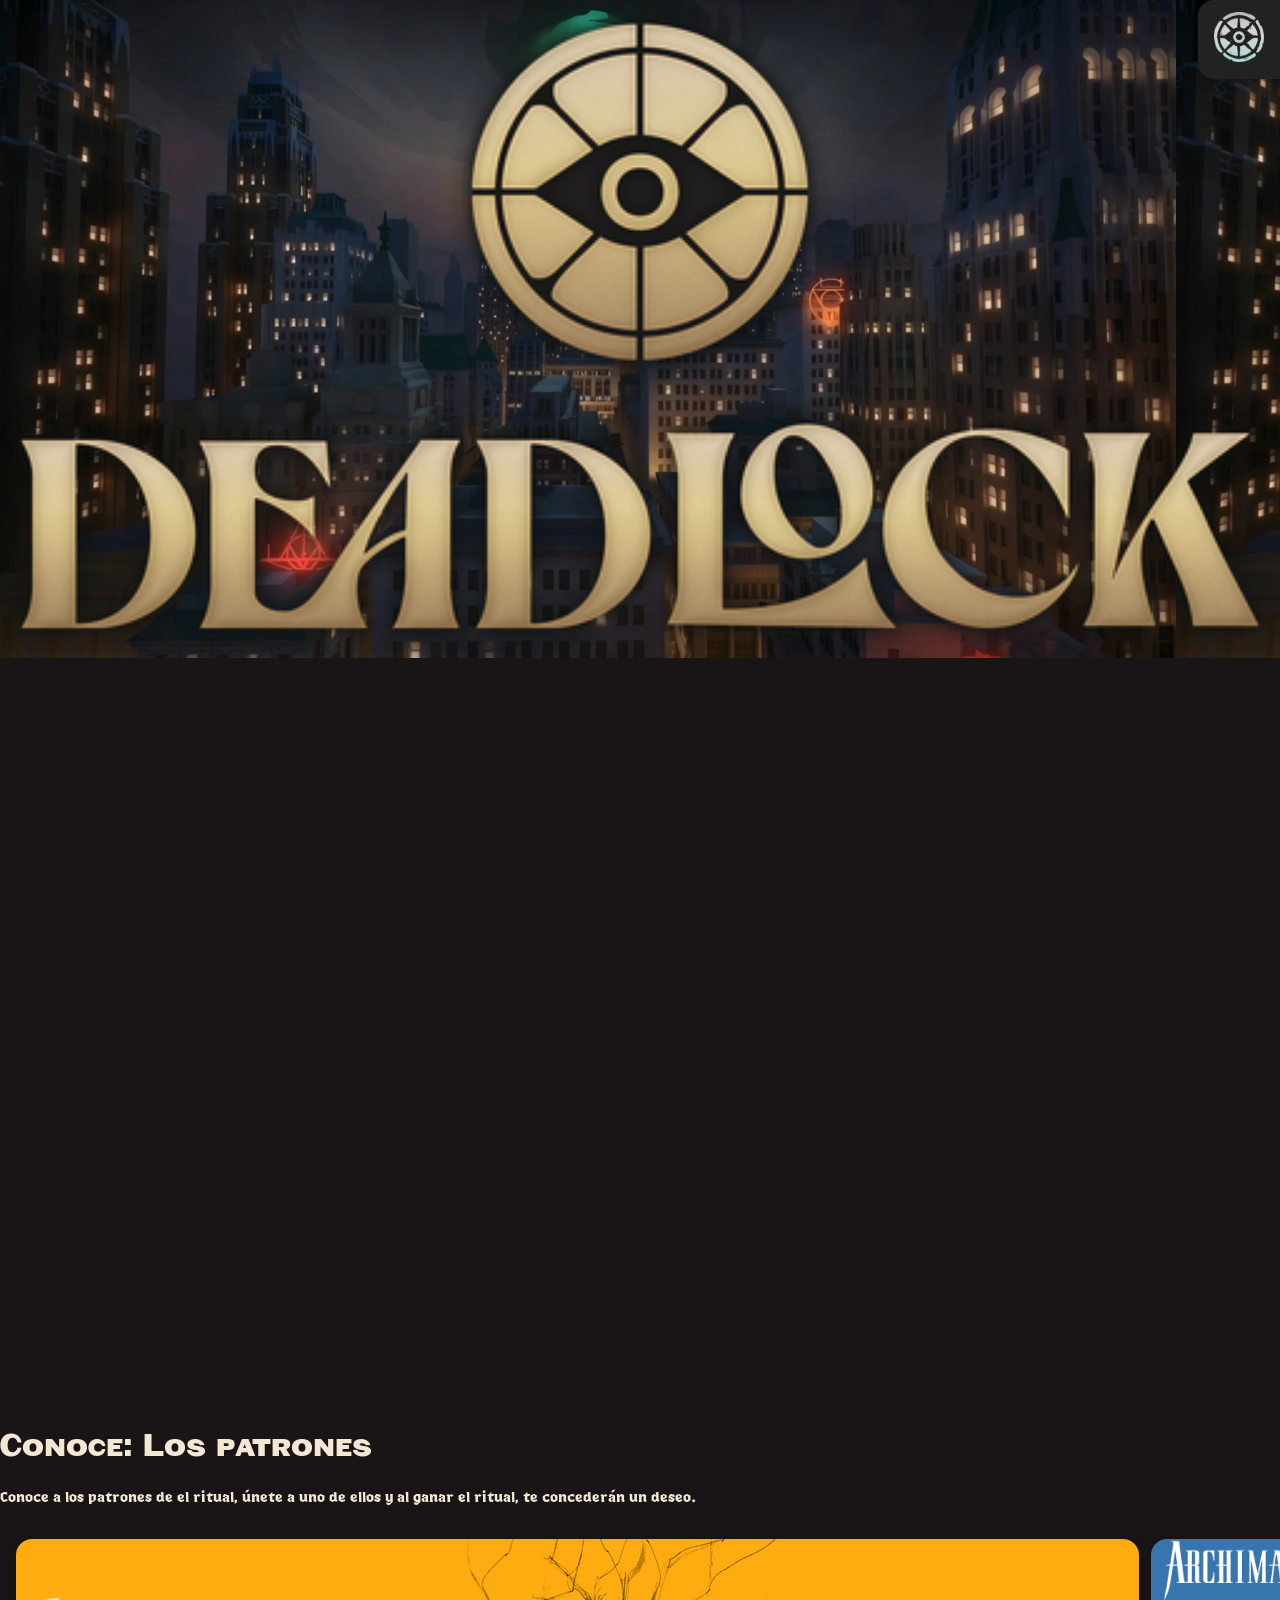
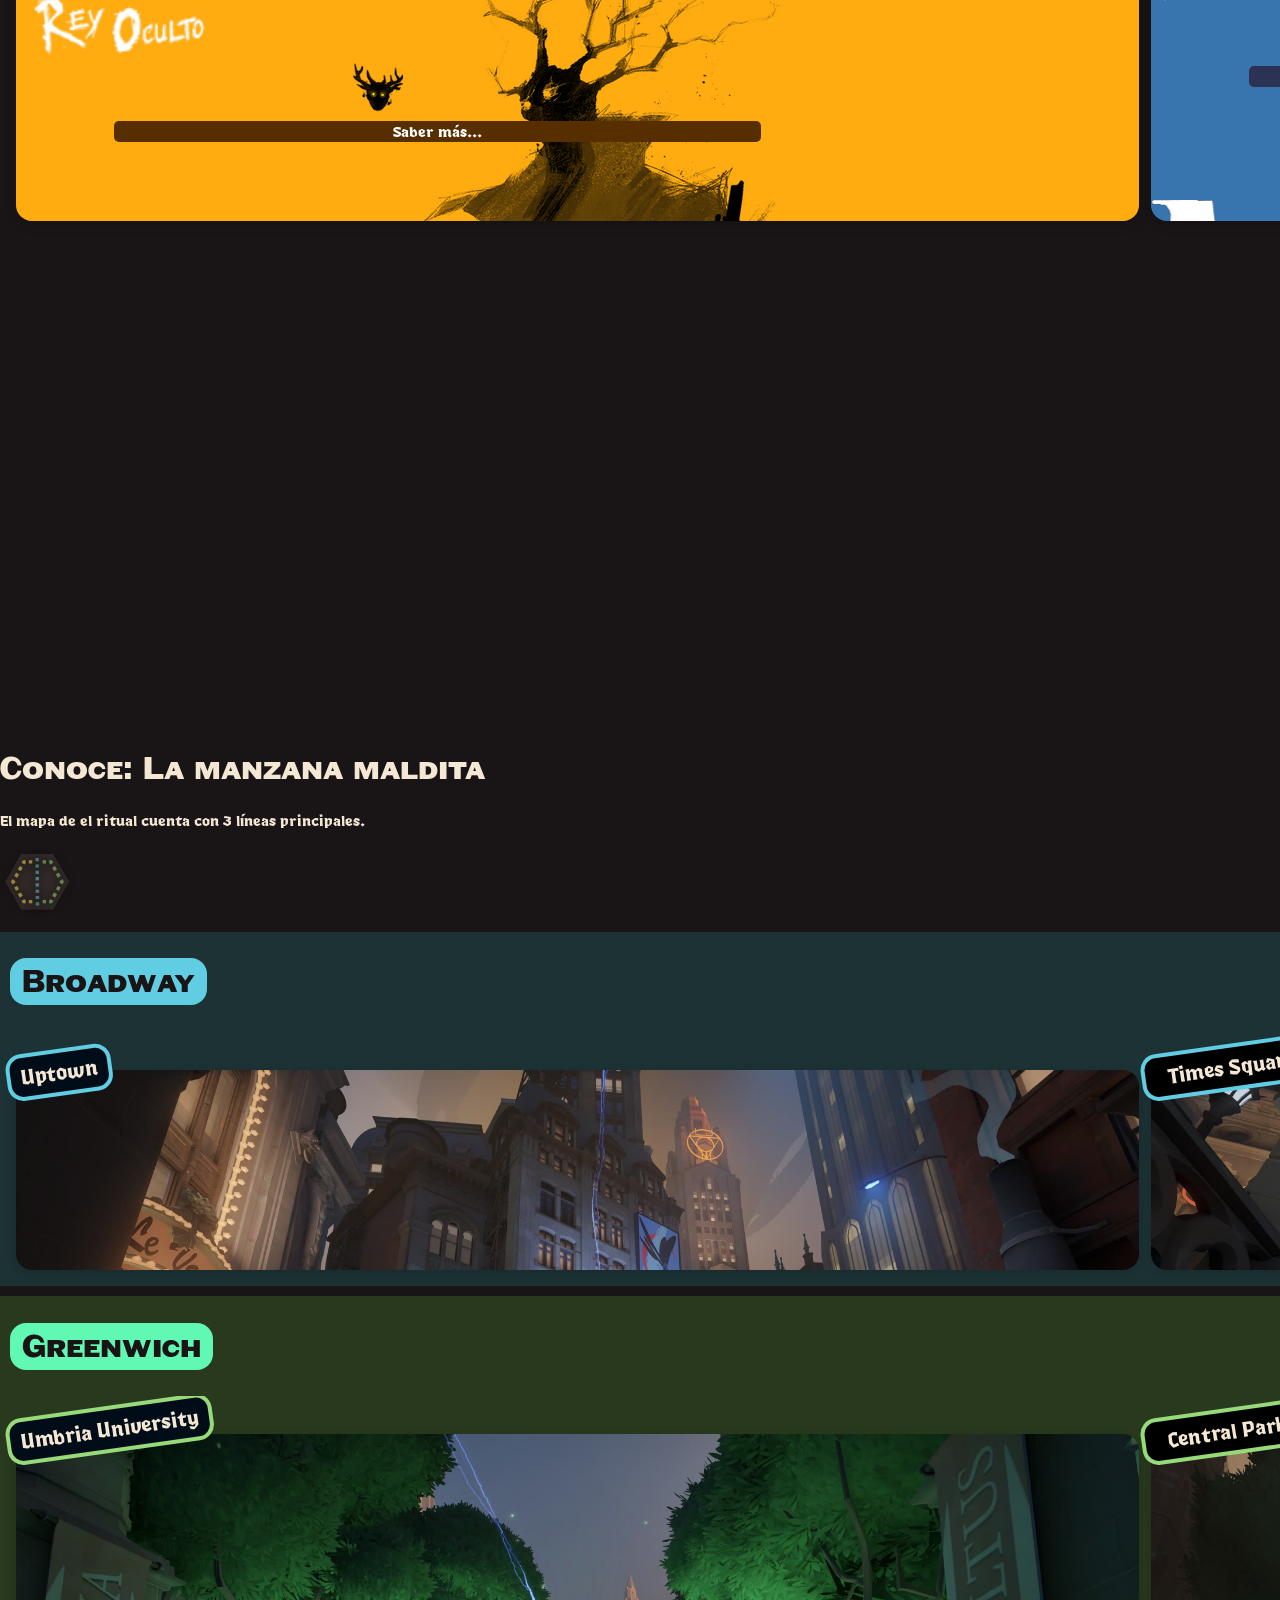
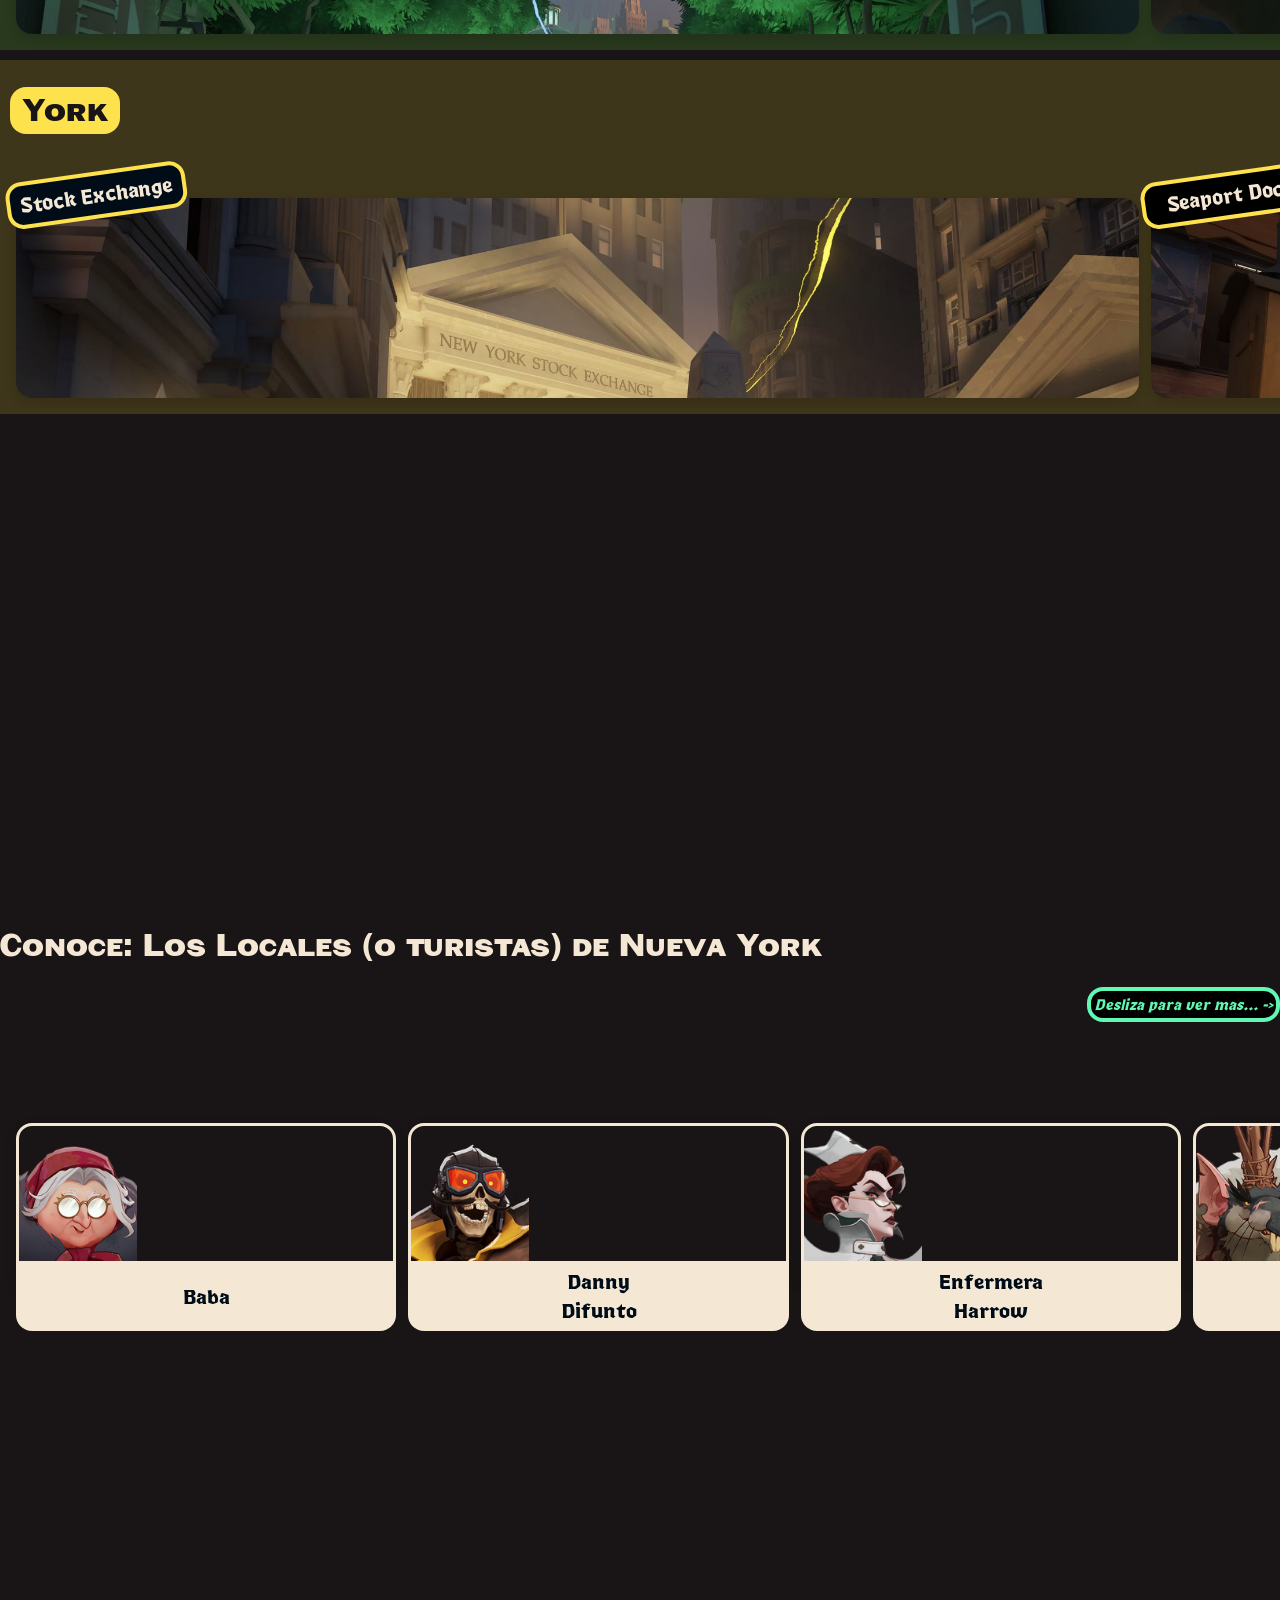
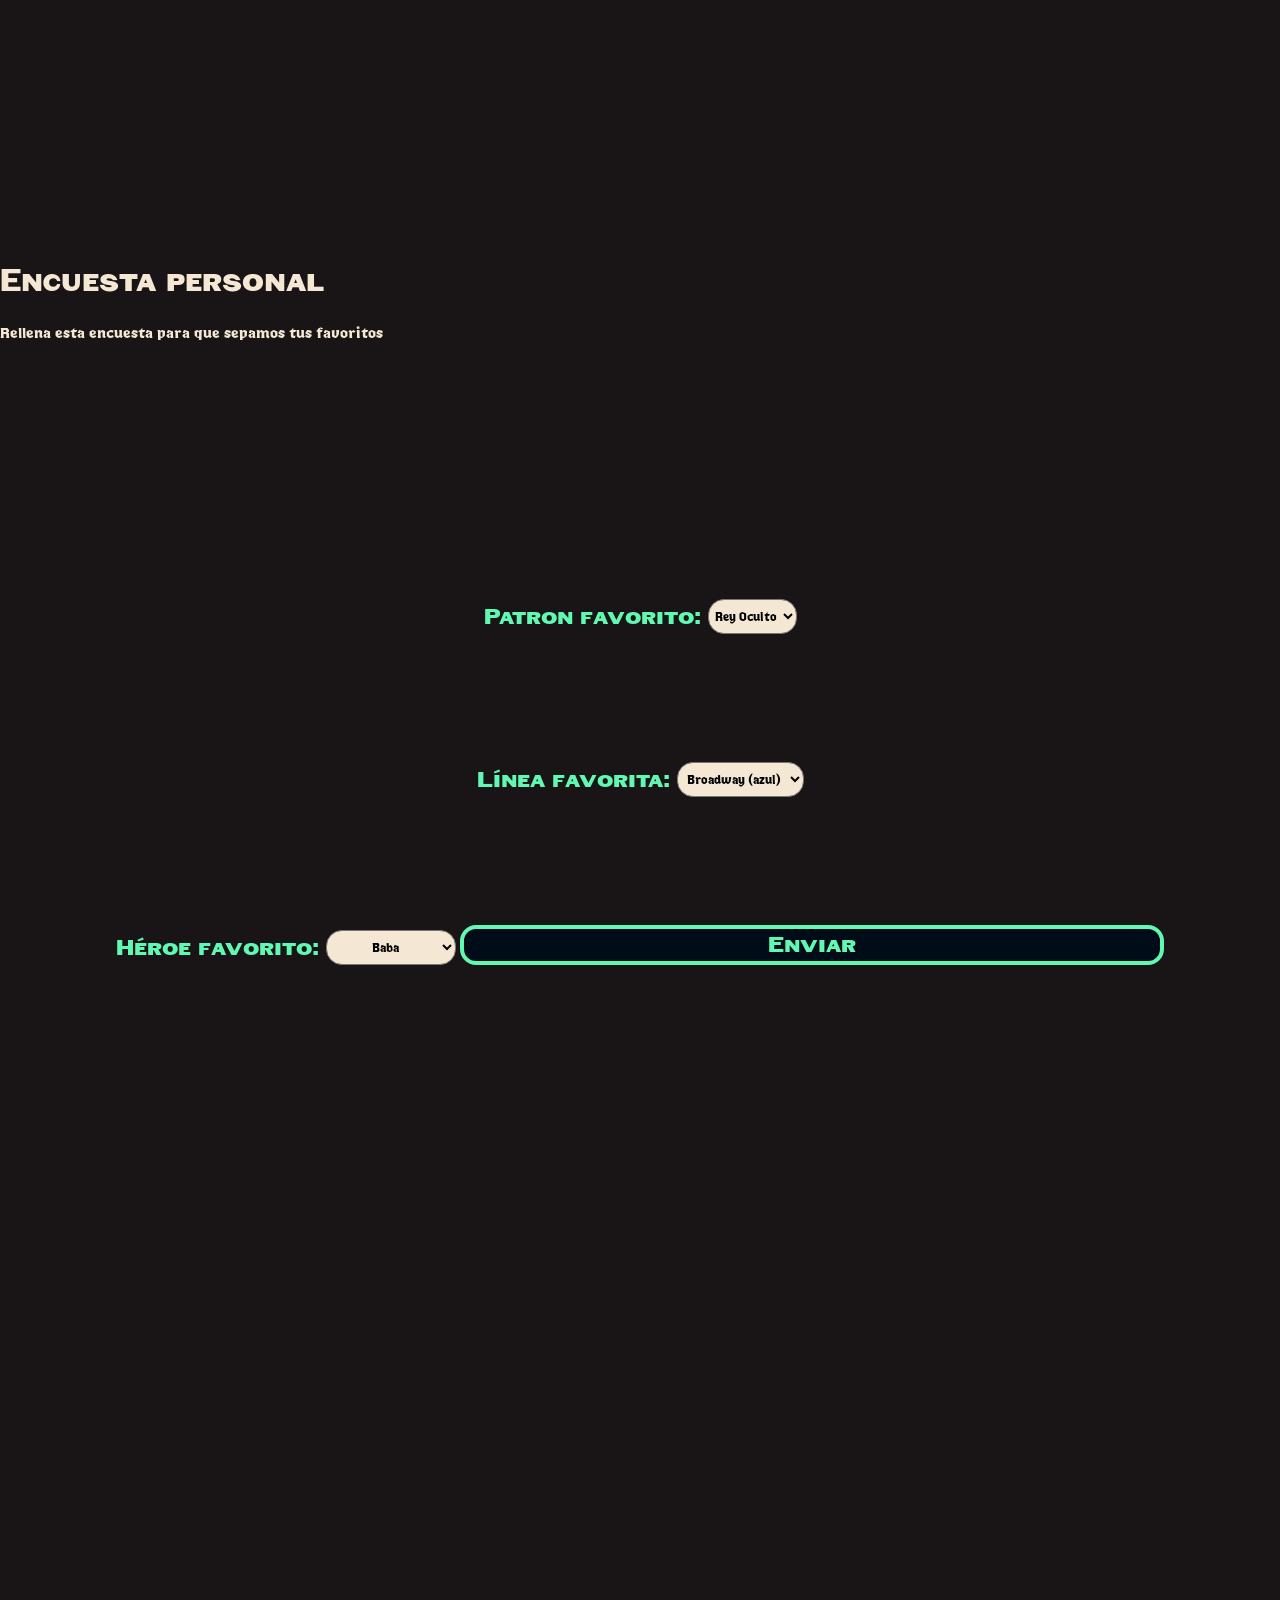
==== commit 647454b7: "Terminado en movil" ====
--- a/index.html
+++ b/index.html
@@ -21,7 +21,7 @@
                     <li><a href="#Patrones">Los patrones</a></li>
                     <li><a href="#Manzana">La manzana maldita</a></li>
                     <li><a href="#Personajes">Personajes</a></li>
-                    <li><a href="#">Formulario</a></li>
+                    <li><a href="#Formulario">Formulario</a></li>
                 </ul>
             </nav>
         </div>
@@ -183,7 +183,7 @@
             
             
             
-            
+            <div class="etiquetaCarreteHeroes"><p>Desliza para ver mas... -></p></div>
             
             
 
@@ -234,6 +234,38 @@
             </div>
 
         </div>
+
+
+        <div id="Formulario" class="formulario">
+
+            <h1>Encuesta personal</h1>
+            <p>Rellena esta encuesta para que sepamos tus favoritos</p>
+
+            <form>
+                <label for="formPatron">Patron favorito: </label>     <select id="formPatron">
+                    <option value="ReyOculto">Rey Oculto</option>
+                    <option value="Archimadre">Archimadre</option>
+                </select>
+                <br>
+                <label for="formLinea">Línea favorita: </label>     <select id="formLinea">
+                    <option value="Broadway">Broadway (azul)</option>
+                    <option value="Greenwich">Greenwich (verde)</option>
+                    <option value="York">York (amarillo)</option>
+                </select>
+                <br>
+                <label for="formHeroe">Héroe favorito: </label>     <select id="formHeroe">
+                    <option value="Baba">Baba</option>
+                    <option value="Danny">Danny Difunto</option>
+                    <option value="Harrow">Enfermera Harrow</option>
+                    <option value="RatKing">Rey Rata</option>
+                    <option value="Salomon">Salomon</option>
+                    <option value="Violet">Violet</option>
+                </select>
+
+                <input type="submit" value="Enviar">
+            </form>
+
+        </div>
         
     </main>
 
--- a/style.css
+++ b/style.css
@@ -106,6 +106,7 @@
   padding: 16px;
   scroll-padding-left: 16px;      /* para que el snap respete el padding */
   scrollbar-width: none;
+  margin-bottom: 40%
 }
 .slider::-webkit-scrollbar {
   display: none;
@@ -227,6 +228,34 @@
 }
 
 
+
+
+
+
+
+
+
+
+
+
+
+
+
+
+
+
+
+
+
+
+
+
+
+
+
+
+
+
 .tarjetaBroadway > a,
 .tarjetaGreenwich > a,
 .tarjetaYork > a {
@@ -283,6 +312,7 @@
 div#york{
   margin-top: 10px;
   background-color: #3E361A;
+  margin-bottom: 40%
 }
 
 /* Carretes lineas mapas */
@@ -570,8 +600,27 @@
   margin: 5px auto;
 }
 
+
+
+
+
+
+
+
+
+
+
+
+
+
+
+
+
+
 /* Carrete de heroes */
+
 .carreteHeroes {
+  margin-top: 10%;
   display: flex;
   gap: 12px;
   overflow-x: auto;
@@ -767,4 +816,132 @@
 }
 #tituloViolet p{
   margin: 5px;
+}
+
+
+.etiquetaCarreteHeroes{
+  position: absolute;
+  right: 0;
+  border-radius: 16px;
+  padding: 3px 3px;
+  border: solid 4px #60f8b3;
+  background: #000000;
+}
+
+.etiquetaCarreteHeroes p{
+  margin: 0px;
+  text-align: right;
+  font-style: italic;
+  color: #60f8b3;
+  font-weight: bolder;
+}
+
+
+
+
+
+
+
+
+
+
+
+
+
+
+
+.formulario {
+  margin-top: 40%;
+  margin-bottom: 100%;
+}
+
+.formulario p {
+  margin-bottom: 20%;
+}
+
+.formulario form {
+  text-align: center;
+}
+
+.formulario form label {
+  color: #60f8b3;
+  font-size: x-large;
+  text-align: left;
+  margin-bottom: 10%;
+  vertical-align: middle;
+  font-family: 'DeadlockTitle';
+}
+
+.formulario form select {
+  margin-bottom: 10%;
+  border-radius: 16px;
+  background: #F4E7D3;
+  height: 35px;
+  font-family: 'DeadlockBody';
+  text-align: center;
+}
+
+.formulario form input {
+  border-radius: 16px;
+  font-family: 'DeadlockTitle';
+  background-color: #000d18;
+  color: #60f8b3;
+  border: solid 4px #60f8b3;
+  width: 55%;
+  height: 35%;
+  font-size: x-large;
+}
+
+
+
+
+
+
+
+
+
+
+
+
+
+
+
+
+
+
+
+
+
+
+
+
+
+
+
+
+
+
+
+
+
+
+
+
+
+
+
+
+
+
+/* TABLETS */
+
+@media (min-width: 768px) and (max-width: 1024px) {
+
+  /* Arreglando margenes */
+  header {
+    margin-bottom: 20%;
+  }
+
+  
+
 }
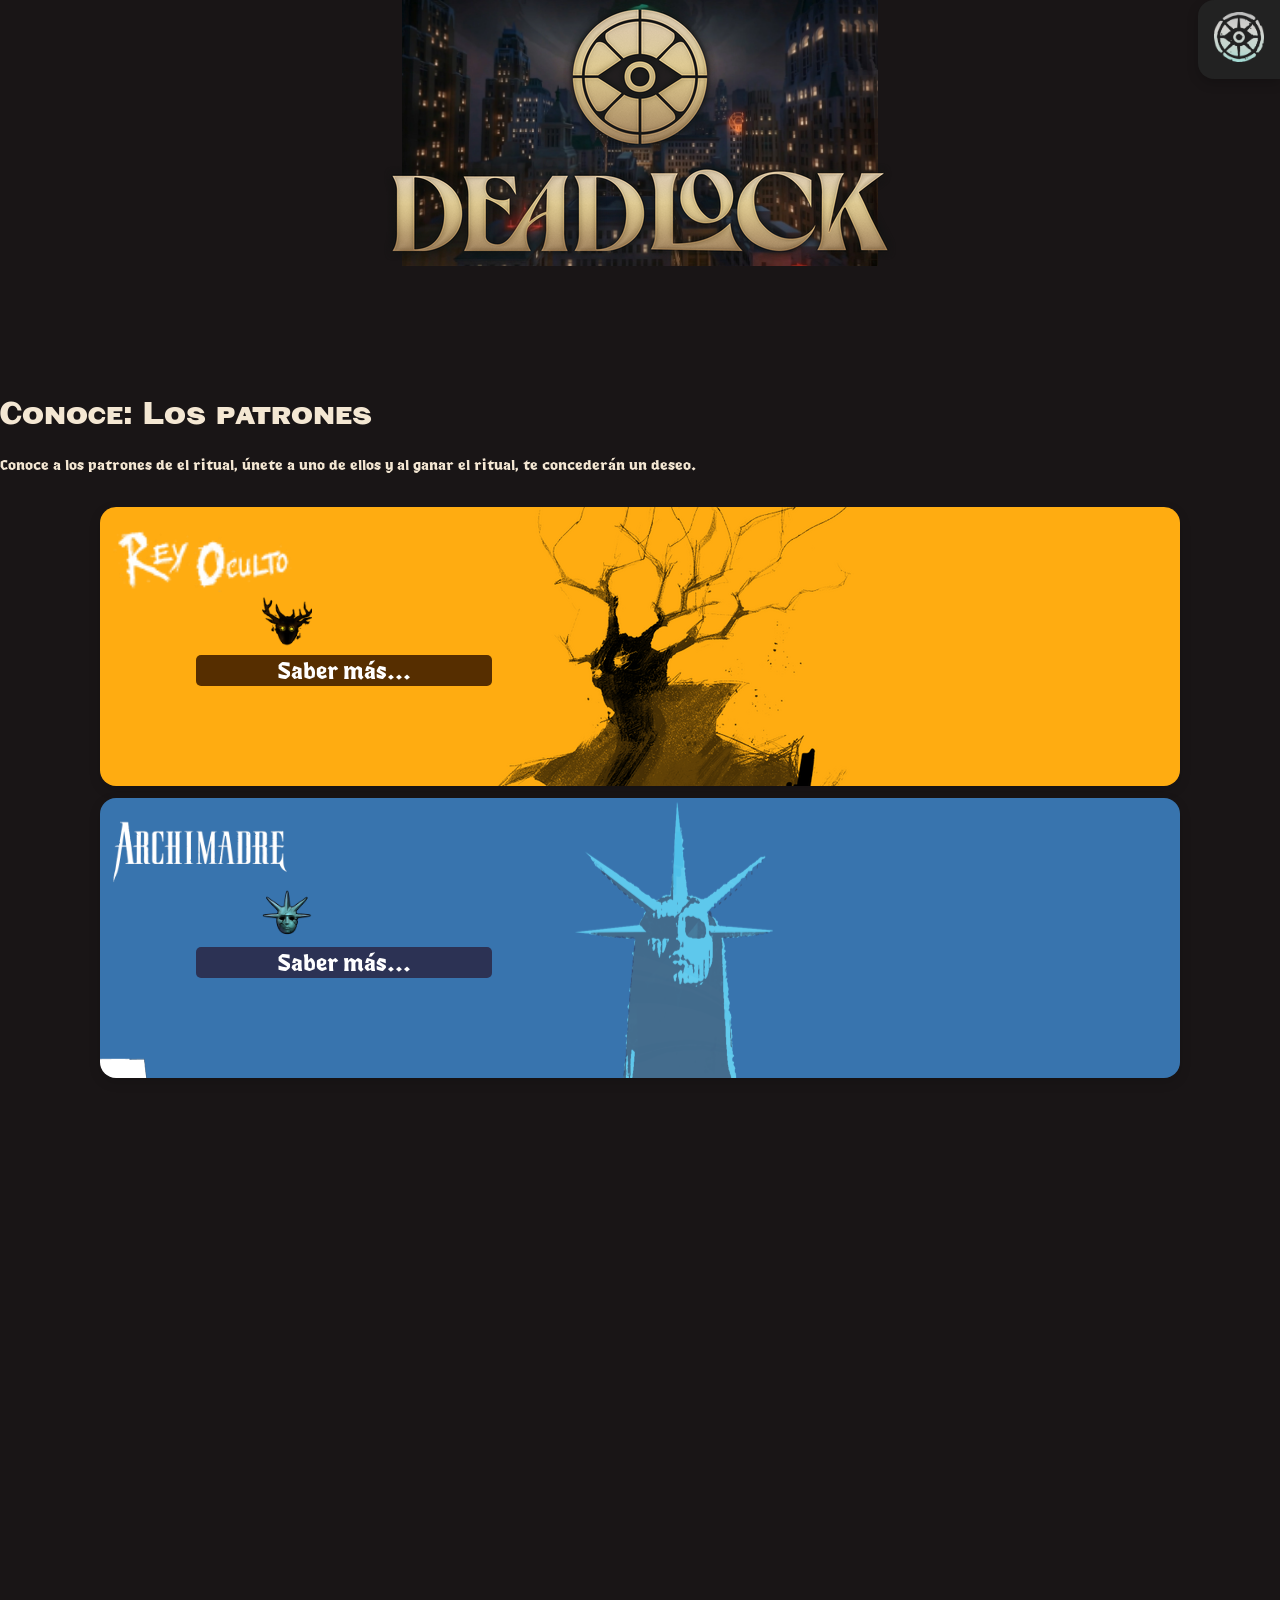
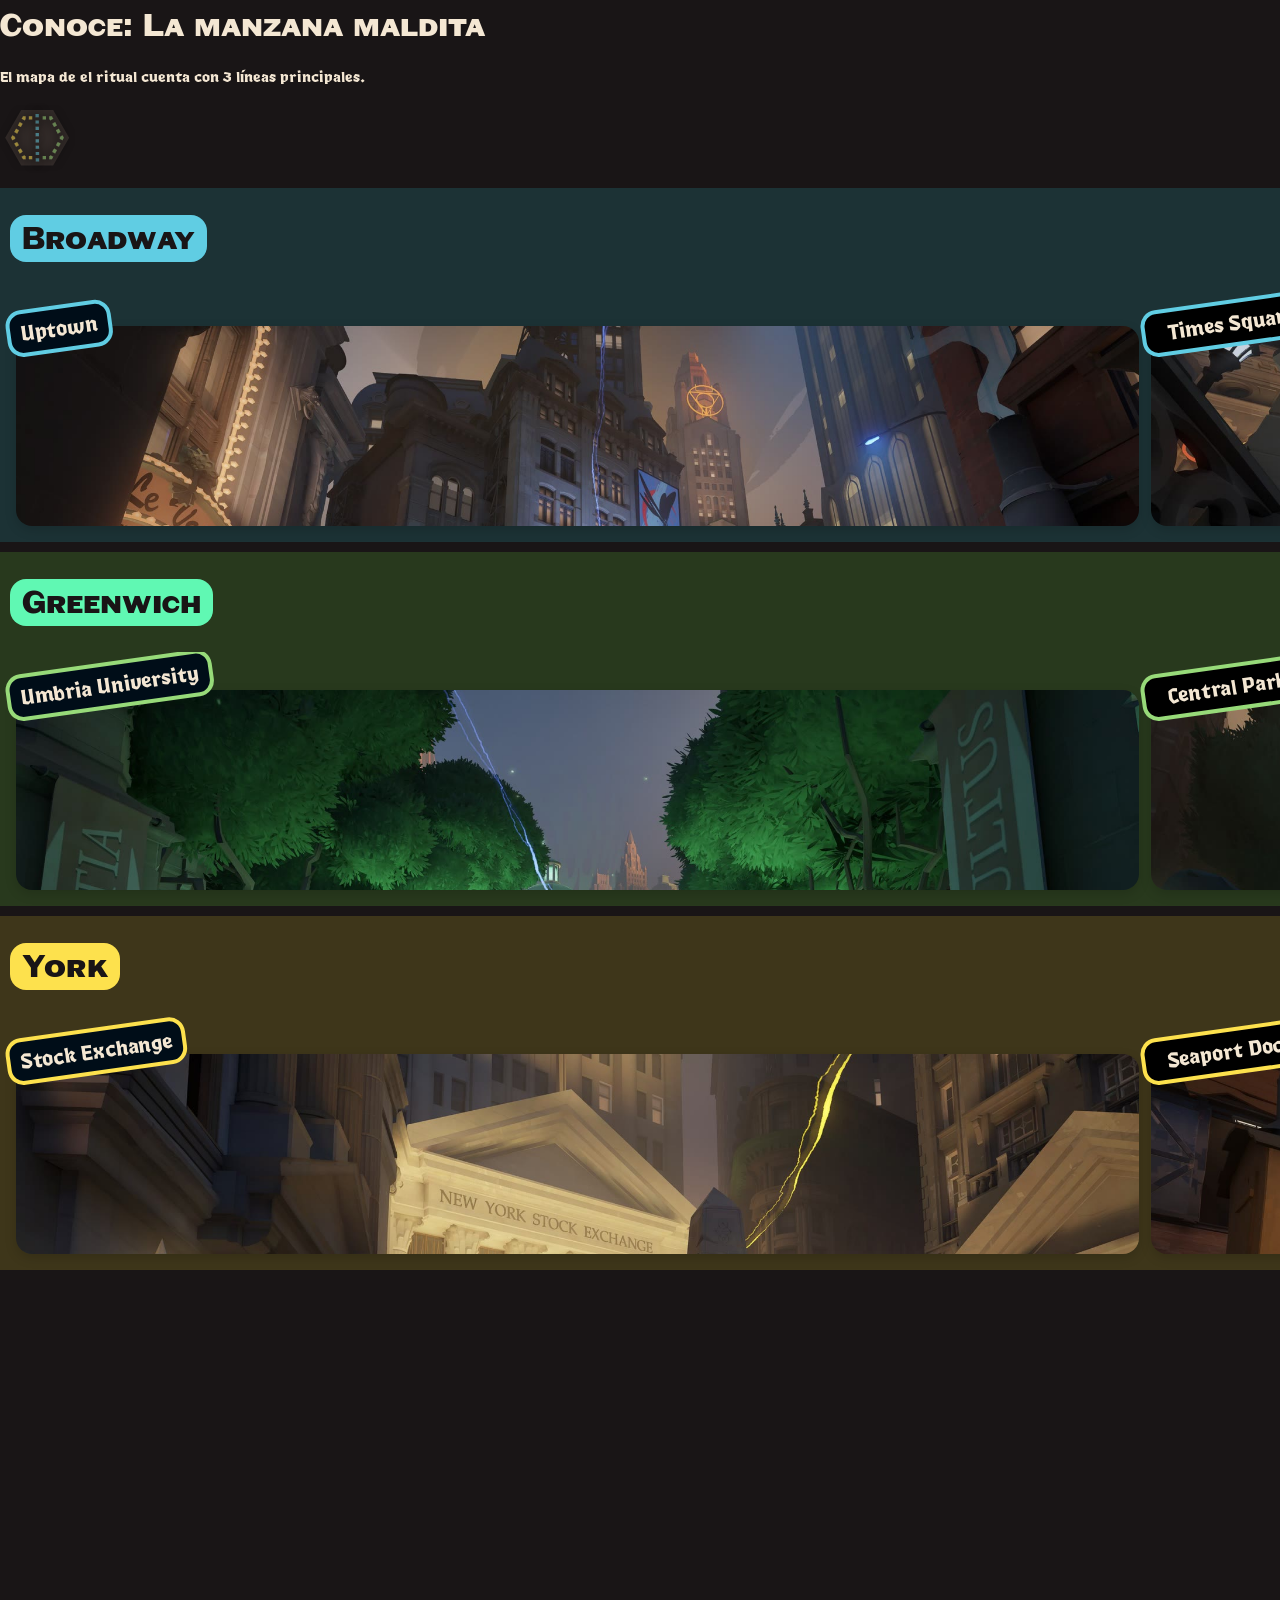
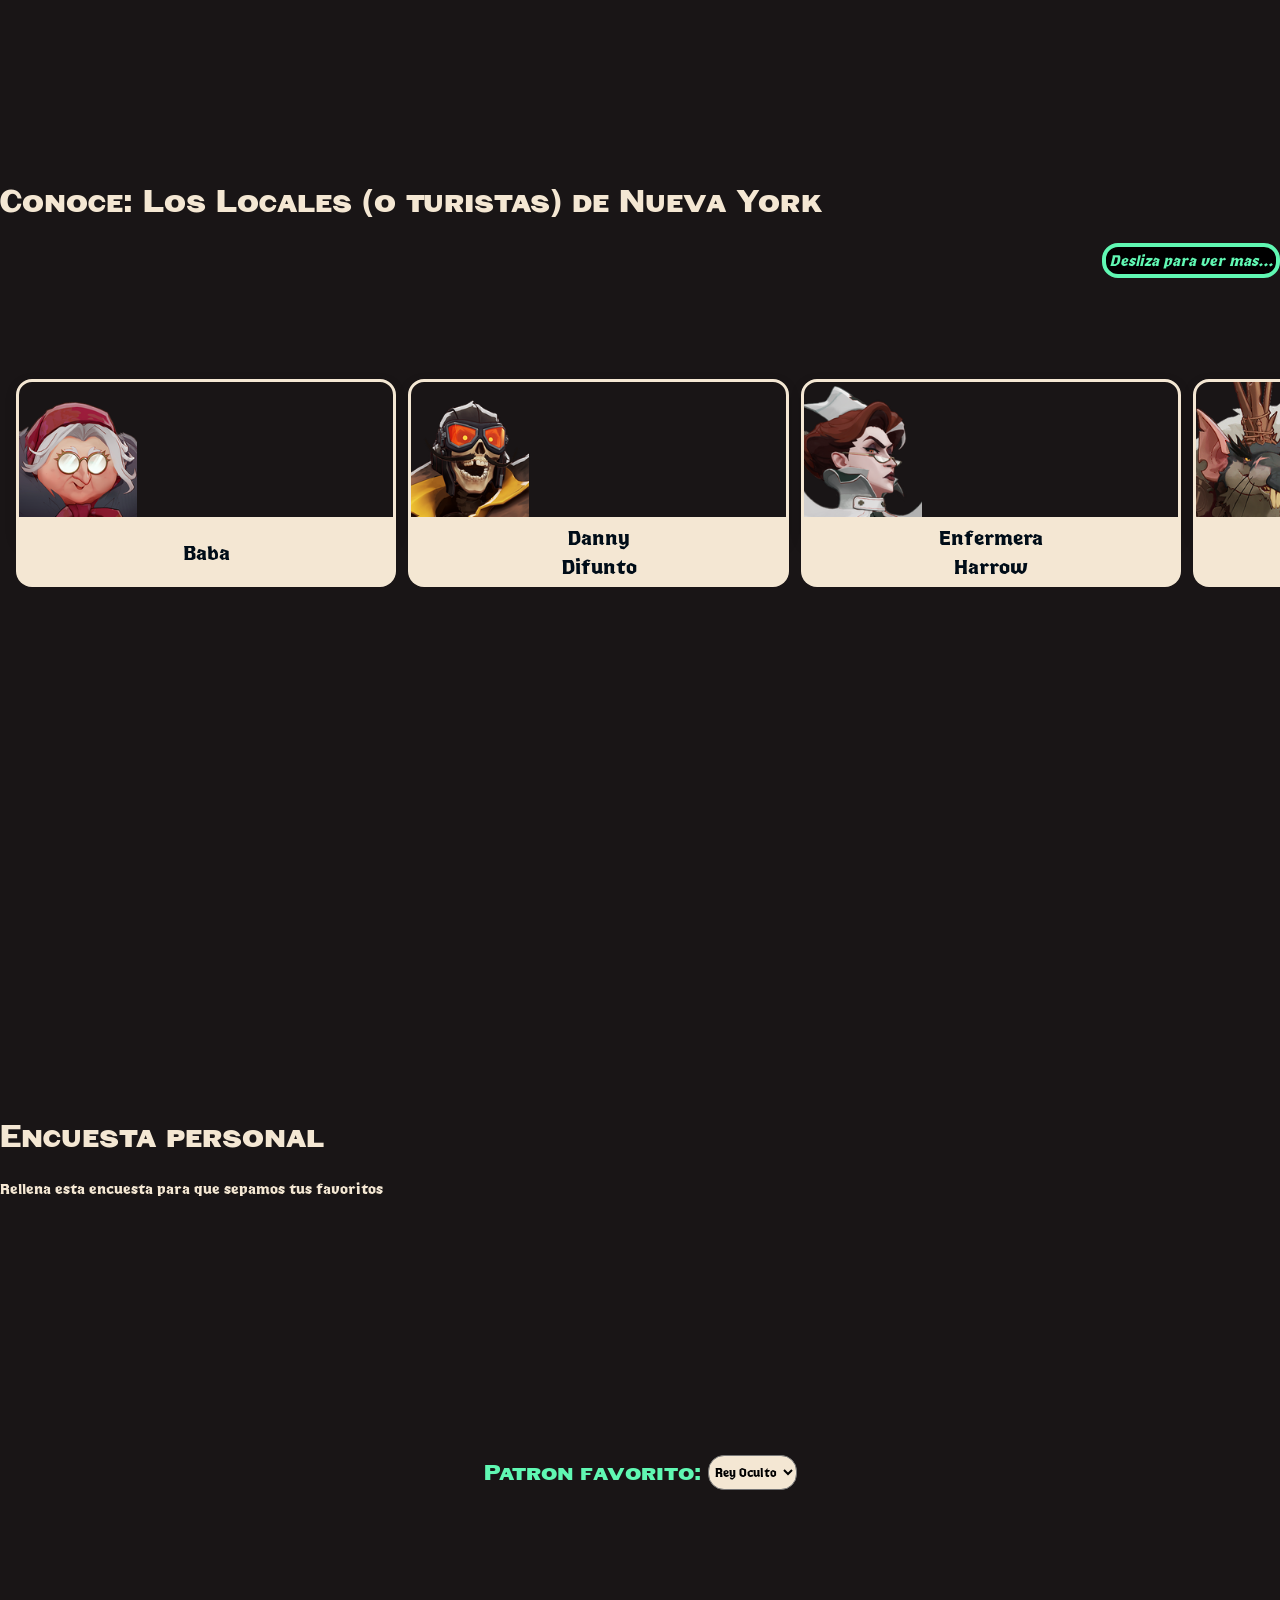
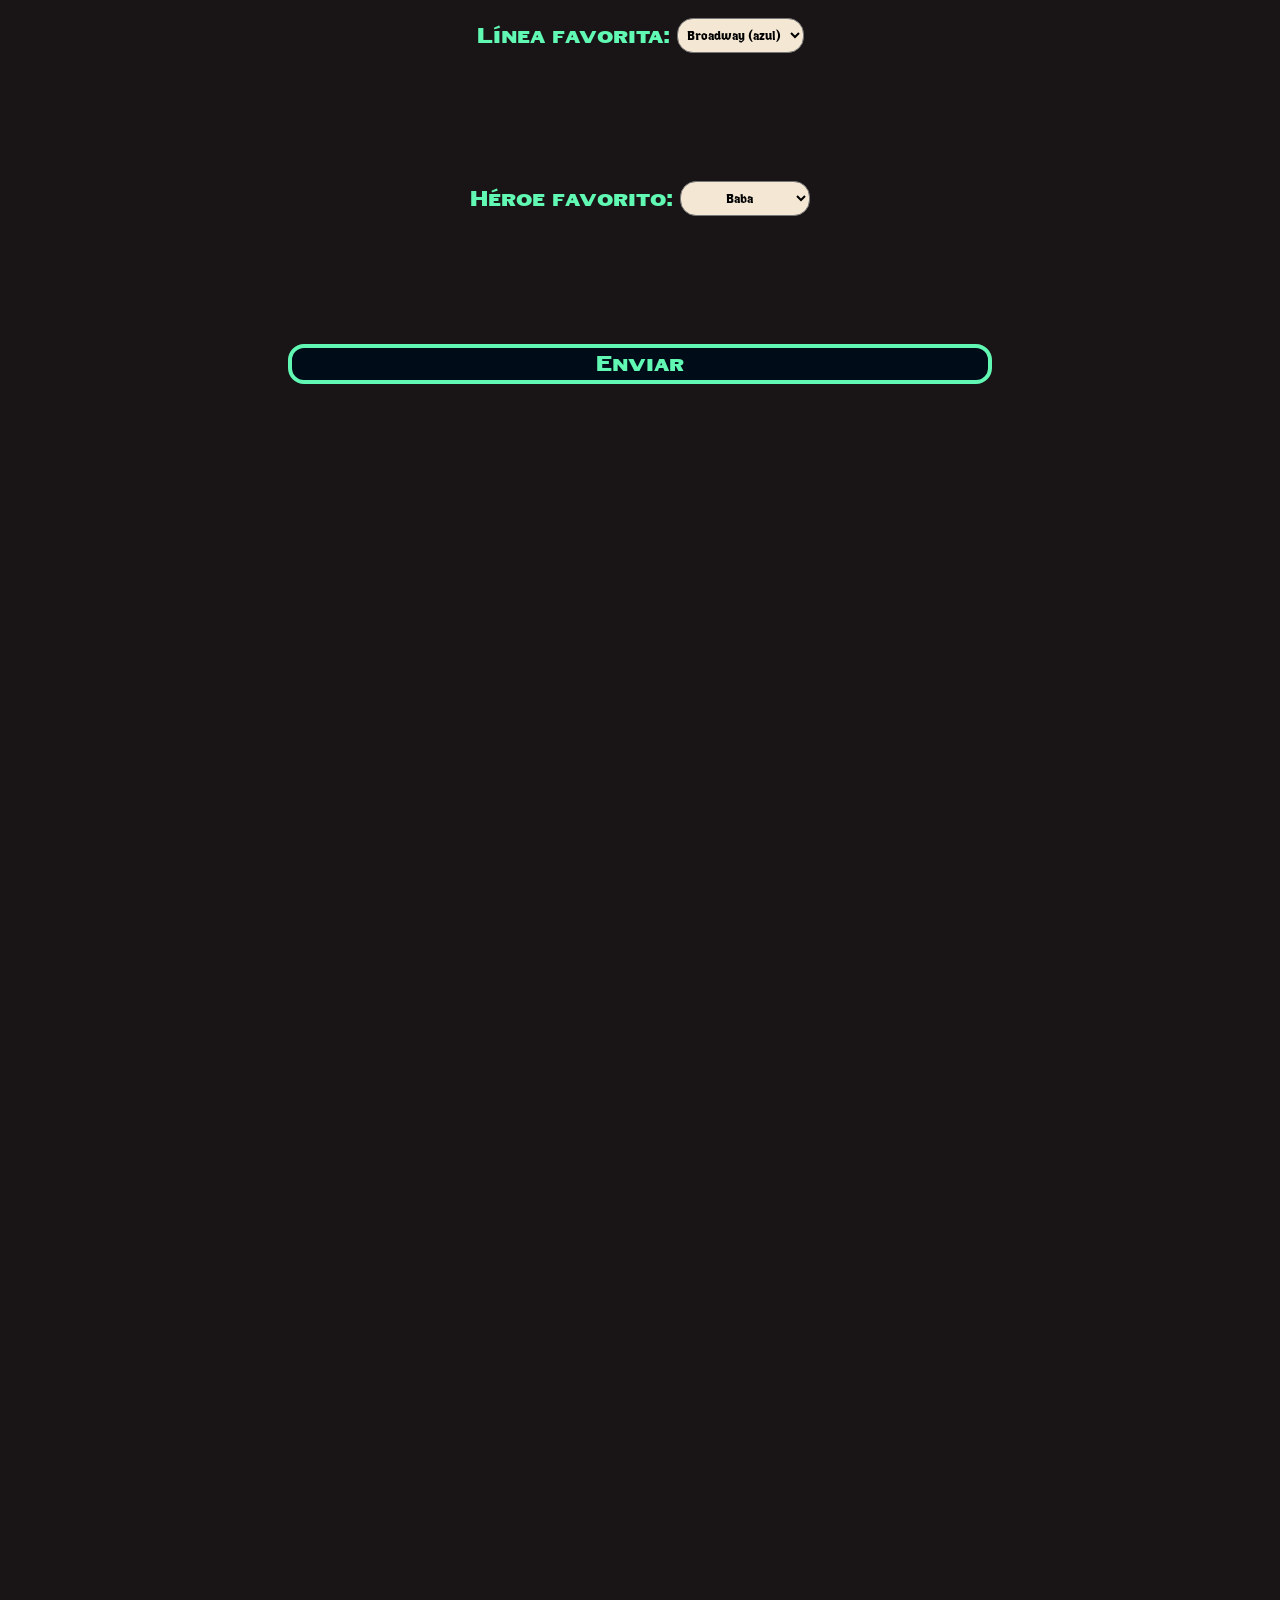
==== commit 2aa07105: "Ya casi ya casi" ====
--- a/index.html
+++ b/index.html
@@ -183,7 +183,7 @@
             
             
             
-            <div class="etiquetaCarreteHeroes"><p>Desliza para ver mas... -></p></div>
+            <div class="etiquetaCarreteHeroes"><p>Desliza para ver mas... </p></div>
             
             
 
@@ -261,6 +261,7 @@
                     <option value="Salomon">Salomon</option>
                     <option value="Violet">Violet</option>
                 </select>
+                <br>
 
                 <input type="submit" value="Enviar">
             </form>
--- a/style.css
+++ b/style.css
@@ -21,7 +21,7 @@
     color: #F4E7D3;
 }
 
-header {
+#titulo {
   background-image: url(fotos/general/themalestrom2.png);
   background-size: contain;
   margin-bottom: 60%;
@@ -179,6 +179,7 @@
   text-align: center;
   background-color: rgb(86, 46, 0);
   border-radius: 5px;
+  font-size: 24px;
   color: white;
   margin: 0px 40px;
 }
@@ -221,6 +222,10 @@
   background-size: auto;
   background-position: 40% 6%;
   color: white;
+}
+
+div.archmother>img{
+  margin-top: 5%;
 }
 
 h1, h2, h3 {
@@ -942,6 +947,251 @@
     margin-bottom: 20%;
   }
 
+  .slider {
+    margin-bottom: 15%;
+  }
+
+  div#york {
+    margin-bottom: 15%;
+  }
+
+  .formulario{
+    margin-bottom: 50%;
+  }
+
+  div.slider {
+    margin-bottom: 15%;
+  }
+
+
+
+  /* Tarjeta de patrones */
   
+  .slider {
+  display: flex;
+  gap: 12px;
+  overflow-x: auto;
+  scroll-snap-type: x mandatory;
+  padding: 16px;
+  scroll-padding-left: 16px;      
+  scrollbar-width: none;
+  margin-bottom: 40%
+}
+.slider::-webkit-scrollbar {
+  display: none;
+}
+
+.tarjetaPatron {
+  flex: 0 0 70%;                  
+  scroll-snap-align: start;
+  min-height: 350px;
+  border-radius: 16px;
+  box-shadow: 0 4px 12px rgba(0, 0, 0, 0.15);
+}
+
+div.archmother{
+  background-image: url(fotos/patrones/Archmother_art.png);
+  background-size: auto;
+  background-position: 30% 4%;
+  color: white;
+}
+
+div.rey{
+  background-image: url(fotos/patrones/1280px-Hidden_king_art.png);
+  background-size: auto;
+  background-position: 20% 0%;
+  color: white;
+}
+
+div.rey>img{
+  margin-top: 5%;
+}
+
+div>a img {
+  margin-left: 30%;
+}
+
+div.rey table tr{
+  vertical-align: top;
+}
+
+div.rey table tr>td{
+  text-align: left;
+}
+
+td.parrafo {
+  padding-right: 30%;
+  padding-left: 5%;
+  color: black;
+}
+
+td.parrafo p{
+  text-align: center;
+  background-color: rgba(86, 46, 0, 0.5);
+  border-radius: 5px;
+  color: white;
+  margin-top: -3px;
+  font-size: 19px
+}
+
+td.parrafo p#parrafoArch{
+  text-align: center;
+  background-color: rgba(0, 20, 86, 0.5);
+  border-radius: 5px;
+  color: white;
+  margin-top: -3px;
+}
+
+.tarjetaBroadway,
+.tarjetaGreenwich,
+.tarjetaYork {
+  min-height: 400px;
+}
+
+
+.carreteHeroes {
+  margin-top: 10%;
+  display: grid;
+  grid-template-columns: repeat(3, 1fr);
+  gap: 10px;
+  place-items: center;
+}
+
+.tarjetaHeroe {             
+  min-height: 160px;
+  border-radius: 16px;
+  box-shadow: 0 4px 12px rgba(0, 0, 0, 0.15);
+  margin-top: 14px;
+  border: solid #F4E7D3;
+  max-width: 120px;
+  min-width: 120px;
+  margin-bottom: 15%;
+}
+
+.etiquetaCarreteHeroes{
+  display: none;
+}
+
+.formulario {
+    margin-top: 15%; /* Reducimos el margen superior porque la tablet es más ancha */
+    margin-bottom: 20%;
+  }
+
+  .formulario form {
+    display: grid;
+    /* Dos columnas: una para el texto (label) y otra para el desplegable (select) */
+    grid-template-columns: max-content 280px; 
+    gap: 25px 20px; /* 25px de espacio entre filas, 20px entre texto y select */
+    justify-content: center; /* Centra toda la "tabla" del formulario en la pantalla */
+    align-items: center; /* Alinea verticalmente el texto con su select */
+  }
+
+  /* Ocultamos los <br> en tablet para que no rompan el Grid */
+  .formulario form br {
+    display: none;
+  }
+
+  .formulario form label {
+    font-size: 1.8rem; /* Más grande que x-large */
+    margin-bottom: 0; /* El gap del grid ya se encarga de separar las filas */
+    text-align: right; /* Alinea los textos hacia el select para que se vea ordenado */
+  }
+
+  .formulario form select {
+    width: 100%; /* Ocupa los 280px definidos en la columna del grid */
+    height: 48px; /* Más alto y cómodo para tocar en tablet */
+    font-size: 1.3rem;
+    margin-bottom: 0;
+    padding: 0 10px;
+  }
+
+  .formulario form input[type="submit"] {
+    grid-column: 1 / -1; /* Hace que el botón ocupe el ancho de ambas columnas */
+    justify-self: center; /* Centra el botón */
+    width: 60%;
+    height: 55px; /* En móvil tenías height: 35%, en px es más seguro */
+    font-size: 1.8rem;
+    margin-top: 20px;
+    cursor: pointer;
+  }
+
+}
+
+
+
+
+
+
+
+
+
+
+
+
+
+
+
+@media (min-width: 1025px) {
+  #titulo{
+    text-align: center;
+    width: fit-content;
+    margin: 0 auto;
+    background-repeat: no-repeat;
+    background-position: center;
+    background-size: contain;
+  }
+
+  #titulo img {
+    width: fit-content;
+  }
+  
+  header {
+    margin-bottom: 10%;
+  }
+
+  .slider {
+  display: grid;
+  grid-template-columns: repeat(1, 2fr);
+  gap: 12px;
+  padding: 16px 100px;
+  margin-bottom: 40%
+}
+
+.tarjetaPatron {
+  background-position: 200% 0%;
+}
+
+div.rey>img{
+  margin-top: 2%;
+}
+div.archmother>img {
+  margin-top: 2%;
+}
+
+td.parrafo {
+  padding-right: 60%;
+  padding-left: 5%;
+  color: black;
+}
+
+td.parrafo p{
+  text-align: center;
+  background-color: rgba(86, 46, 0, 0.5);
+  border-radius: 5px;
+  color: white;
+  margin-top: -3px;
+}
+
+td.parrafo p#parrafoArch{
+  text-align: center;
+  background-color: rgba(0, 20, 86, 0.5);
+  border-radius: 5px;
+  color: white;
+  margin-top: -3px;
+}
+
+div>a img {
+  margin-left: 15%;
+}
 
 }
